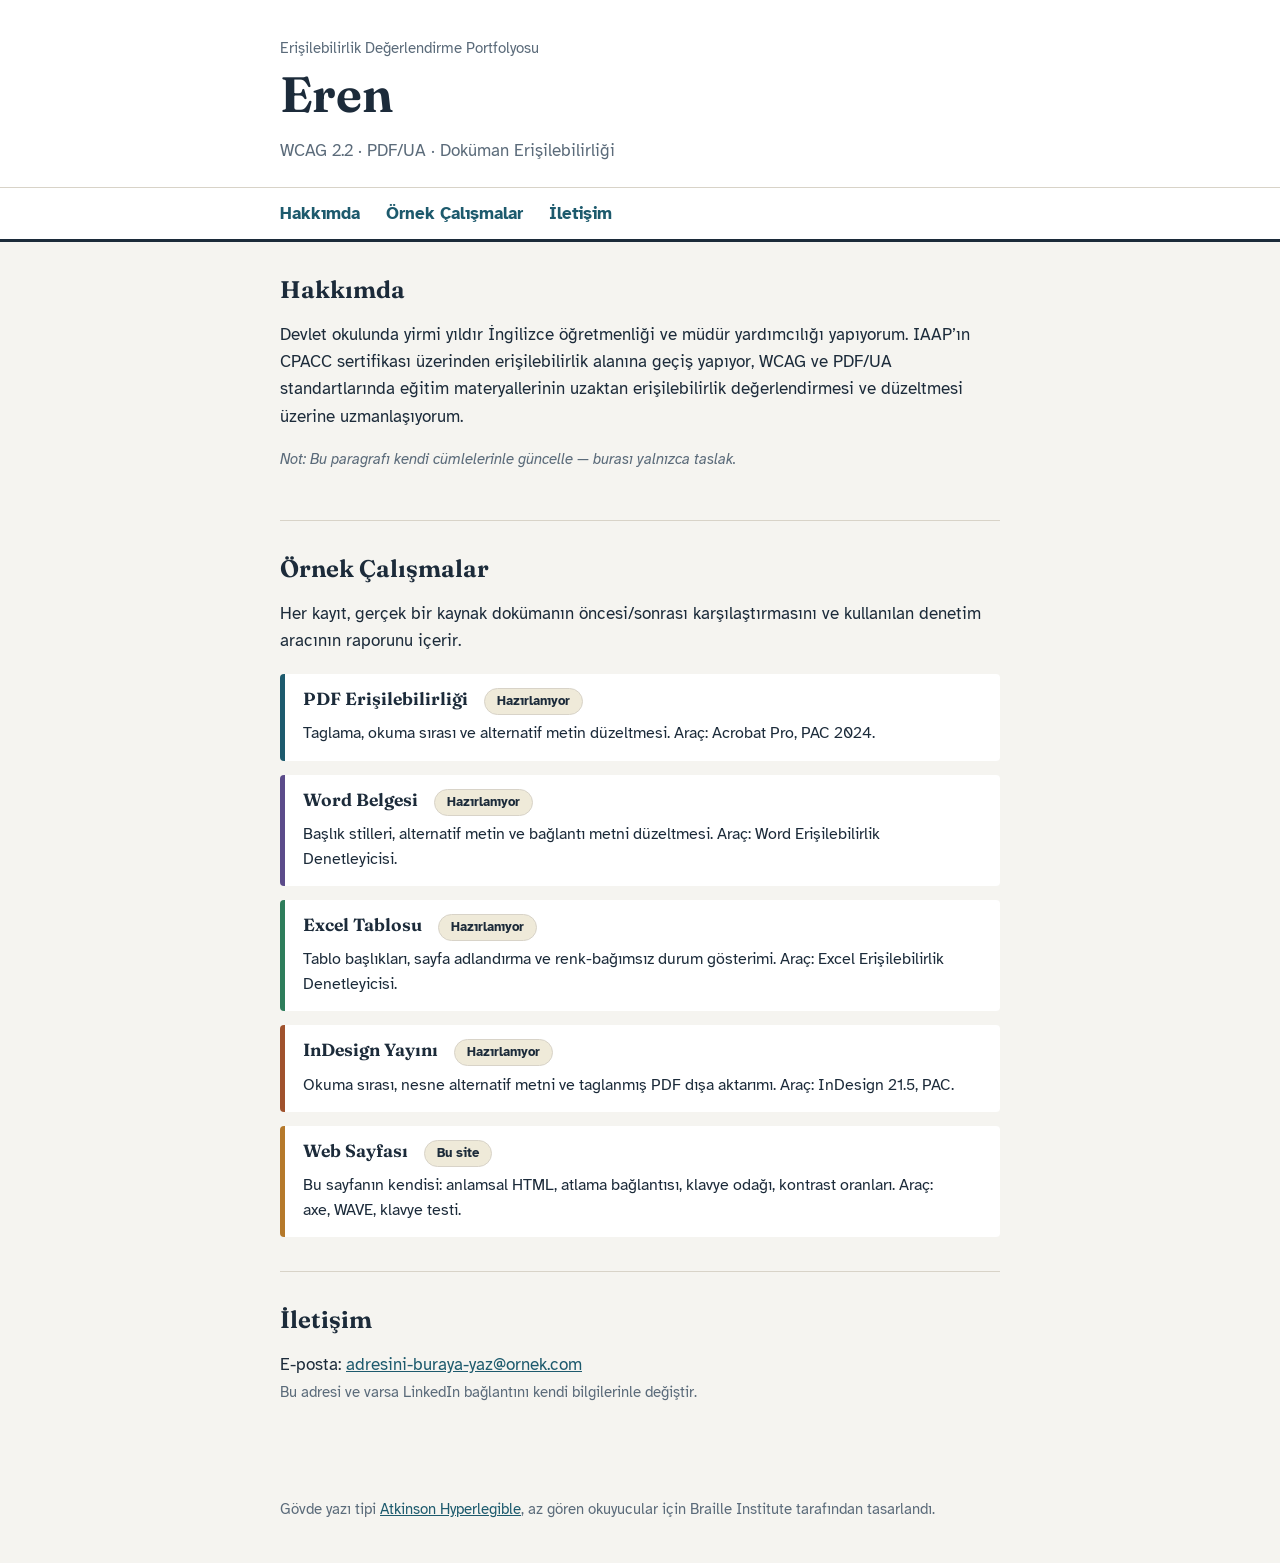
==== index.html @ 2e7173a8 "Add files via upload" ====
<!doctype html>
<html lang="tr">
<head>
<meta charset="utf-8">
<meta name="viewport" content="width=device-width, initial-scale=1">
<title>Eren — Erişilebilirlik Uzmanlığı Portfolyosu</title>
<meta name="description" content="WCAG, PDF/UA ve doküman erişilebilirliği üzerine çalışmalar. Öncesi/sonrası örnekler ve denetim raporları.">
<link rel="preconnect" href="https://fonts.googleapis.com">
<link rel="preconnect" href="https://fonts.gstatic.com" crossorigin>
<link href="https://fonts.googleapis.com/css2?family=Atkinson+Hyperlegible:ital,wght@0,400;0,700;1,400&family=Fraunces:opsz,wght@9..144,500;9..144,650&display=swap" rel="stylesheet">
<link rel="stylesheet" href="style.css">
</head>
<body>
<a class="skip" href="#icerik">İçeriğe geç</a>

<header class="masthead">
  <div class="wrap">
    <p class="kicker">Erişilebilirlik Değerlendirme Portfolyosu</p>
    <h1>Eren</h1>
    <p class="role">WCAG 2.2 · PDF/UA · Doküman Erişilebilirliği</p>
  </div>
  <nav class="nav" aria-label="Bölüm bağlantıları">
    <div class="wrap">
      <a href="#hakkimda">Hakkımda</a>
      <a href="#projeler">Örnek Çalışmalar</a>
      <a href="#iletisim">İletişim</a>
    </div>
  </nav>
</header>

<main id="icerik" class="wrap">

  <section id="hakkimda" aria-labelledby="h-hakkimda">
    <h2 id="h-hakkimda">Hakkımda</h2>
    <p>
      Devlet okulunda yirmi yıldır İngilizce öğretmenliği ve müdür
      yardımcılığı yapıyorum. IAAP’ın CPACC sertifikası üzerinden
      erişilebilirlik alanına geçiş yapıyor, WCAG ve PDF/UA
      standartlarında eğitim materyallerinin uzaktan erişilebilirlik
      değerlendirmesi ve düzeltmesi üzerine uzmanlaşıyorum.
    </p>
    <p class="muted">
      <em>Not: Bu paragrafı kendi cümlelerinle güncelle — burası yalnızca
      taslak.</em>
    </p>
  </section>

  <section id="projeler" aria-labelledby="h-projeler">
    <h2 id="h-projeler">Örnek Çalışmalar</h2>
    <p>
      Her kayıt, gerçek bir kaynak dokümanın öncesi/sonrası
      karşılaştırmasını ve kullanılan denetim aracının raporunu içerir.
    </p>

    <ul class="records">
      <li class="record" style="--tag:#1D5A6D">
        <div class="rhead">
          <h3>PDF Erişilebilirliği</h3>
          <span class="status">Hazırlanıyor</span>
        </div>
        <p>Taglama, okuma sırası ve alternatif metin düzeltmesi. Araç: Acrobat Pro, PAC 2024.</p>
      </li>
      <li class="record" style="--tag:#5B4B8A">
        <div class="rhead">
          <h3>Word Belgesi</h3>
          <span class="status">Hazırlanıyor</span>
        </div>
        <p>Başlık stilleri, alternatif metin ve bağlantı metni düzeltmesi. Araç: Word Erişilebilirlik Denetleyicisi.</p>
      </li>
      <li class="record" style="--tag:#2E7D5B">
        <div class="rhead">
          <h3>Excel Tablosu</h3>
          <span class="status">Hazırlanıyor</span>
        </div>
        <p>Tablo başlıkları, sayfa adlandırma ve renk-bağımsız durum gösterimi. Araç: Excel Erişilebilirlik Denetleyicisi.</p>
      </li>
      <li class="record" style="--tag:#A0522D">
        <div class="rhead">
          <h3>InDesign Yayını</h3>
          <span class="status">Hazırlanıyor</span>
        </div>
        <p>Okuma sırası, nesne alternatif metni ve taglanmış PDF dışa aktarımı. Araç: InDesign 21.5, PAC.</p>
      </li>
      <li class="record" style="--tag:#B5792B">
        <div class="rhead">
          <h3>Web Sayfası</h3>
          <span class="status">Bu site</span>
        </div>
        <p>Bu sayfanın kendisi: anlamsal HTML, atlama bağlantısı, klavye odağı, kontrast oranları. Araç: axe, WAVE, klavye testi.</p>
      </li>
    </ul>
  </section>

  <section id="iletisim" aria-labelledby="h-iletisim">
    <h2 id="h-iletisim">İletişim</h2>
    <p>
      E-posta: <a href="mailto:adresini-buraya-yaz@ornek.com">adresini-buraya-yaz@ornek.com</a>
      <br>
      <span class="muted">Bu adresi ve varsa LinkedIn bağlantını kendi bilgilerinle değiştir.</span>
    </p>
  </section>

</main>

<footer class="wrap">
  <p class="muted">
    Gövde yazı tipi
    <a href="https://brailleinstitute.org/freefont">Atkinson Hyperlegible</a>,
    az gören okuyucular için Braille Institute tarafından tasarlandı.
  </p>
</footer>

</body>
</html>
---- style.css ----
:root{
  --bg:#F5F4F0;
  --surface:#FFFFFF;
  --ink:#1C2B3A;
  --muted:#5B6B7A;
  --line:#D8D3C8;
  --accent:#1D5A6D;
  --focus:#1D5A6D;
}

*,*::before,*::after{box-sizing:border-box}

body{
  margin:0;
  background:var(--bg);
  color:var(--ink);
  font-family:"Atkinson Hyperlegible",system-ui,-apple-system,"Segoe UI",Arial,sans-serif;
  font-size:1.0625rem;
  line-height:1.6;
}

h1,h2,h3{
  font-family:"Fraunces",Georgia,"Times New Roman",serif;
  font-weight:650;
  line-height:1.15;
  margin:0 0 .3em;
}

.wrap{max-width:760px;margin:0 auto;padding-inline:20px}

a{color:var(--accent)}
a:hover{text-decoration-thickness:2px}
:focus-visible{outline:3px solid var(--focus);outline-offset:3px;border-radius:3px}

.skip{
  position:absolute;left:12px;top:-100px;
  background:var(--accent);color:#fff;
  padding:10px 16px;border-radius:6px;font-weight:700;z-index:10;
}
.skip:focus{top:12px}

.masthead{
  border-bottom:3px solid var(--ink);
  padding-top:36px;
  background:var(--surface);
}
.kicker{
  margin:0 0 .4em;
  font-size:.95rem;
  color:var(--muted);
}
.masthead h1{font-size:clamp(2.2rem,6vw,3.1rem)}
.role{margin:.2em 0 0;color:var(--muted);font-size:1.05rem}

.nav{border-top:1px solid var(--line);margin-top:22px}
.nav .wrap{display:flex;flex-wrap:wrap;gap:4px 26px;padding-block:12px}
.nav a{font-weight:700;text-decoration:none}
.nav a:hover{text-decoration:underline}

main section{padding-block:34px;border-bottom:1px solid var(--line)}
main section:last-child{border-bottom:0}
h2{font-size:1.5rem}
p{max-width:66ch}
.muted{color:var(--muted);font-size:.95rem}

.records{list-style:none;margin:20px 0 0;padding:0;display:grid;gap:14px}
.record{
  border-left:5px solid var(--tag,var(--accent));
  background:var(--surface);
  padding:14px 18px;
  border-radius:4px;
}
.rhead{display:flex;flex-wrap:wrap;align-items:baseline;gap:8px 16px}
.rhead h3{font-size:1.1rem;margin:0}
.record p{margin:.4em 0 0;font-size:.98rem}

.status{
  font-size:.82rem;
  font-weight:700;
  color:var(--ink);
  background:#EFEAD9;
  border:1px solid var(--line);
  border-radius:999px;
  padding:2px 12px;
}

footer{padding-block:26px}
footer p{max-width:66ch}

@media (prefers-reduced-motion:reduce){
  *{scroll-behavior:auto!important}
}
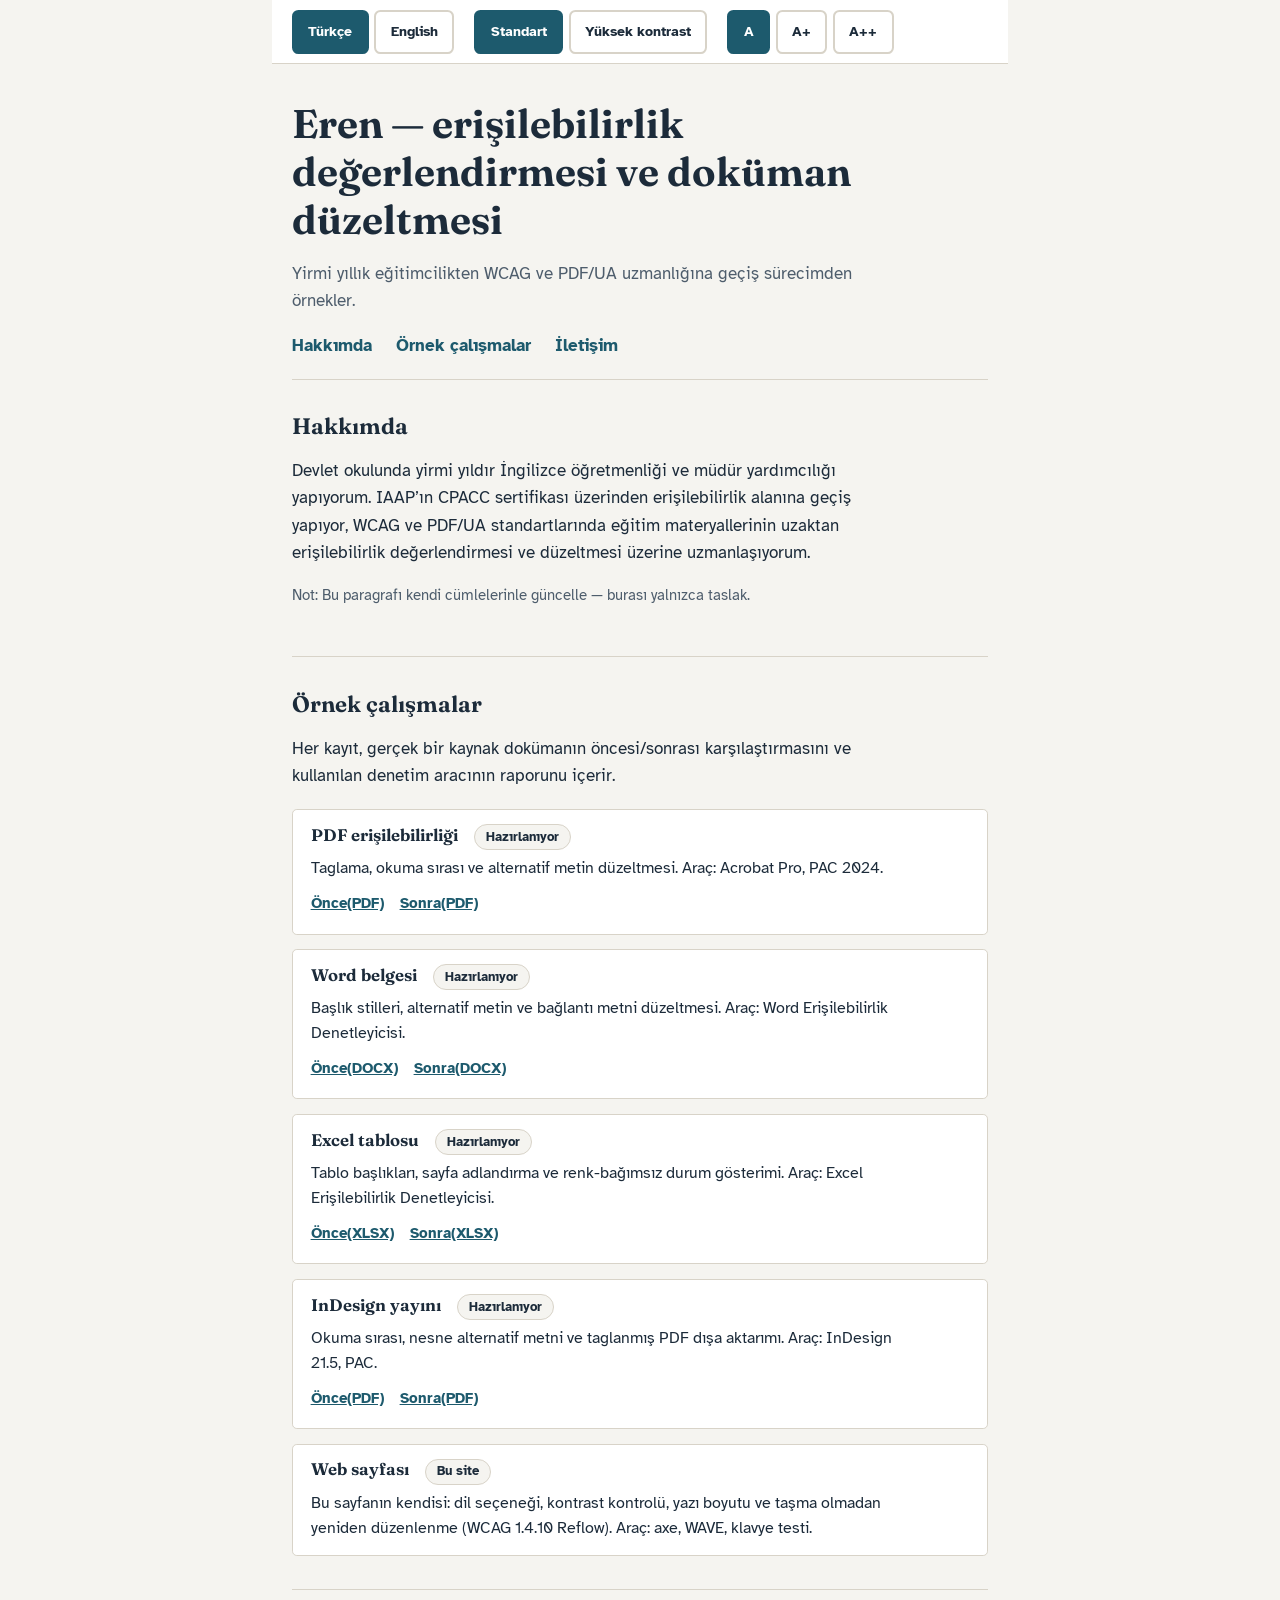
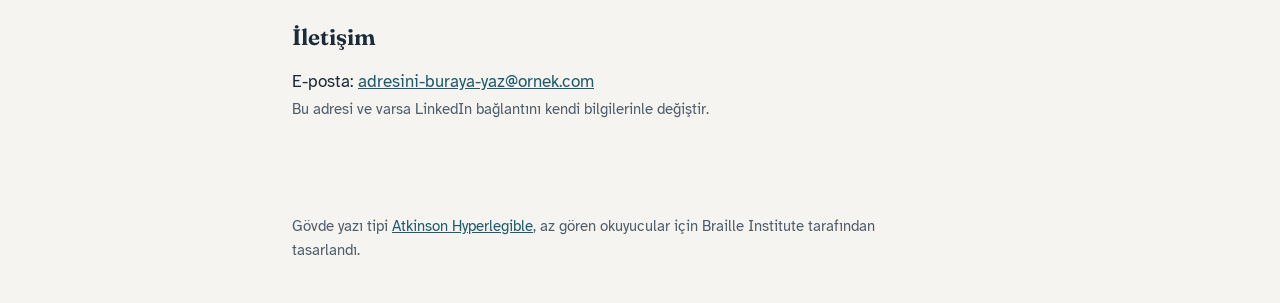
==== commit ea034985: "Add files via upload" ====
--- a/index.html
+++ b/index.html
@@ -3,112 +3,109 @@
 <head>
 <meta charset="utf-8">
 <meta name="viewport" content="width=device-width, initial-scale=1">
-<title>Eren — Erişilebilirlik Uzmanlığı Portfolyosu</title>
-<meta name="description" content="WCAG, PDF/UA ve doküman erişilebilirliği üzerine çalışmalar. Öncesi/sonrası örnekler ve denetim raporları.">
+<title data-i18n="meta.title">Eren — Erişilebilirlik Portfolyosu</title>
+<meta name="description" content="WCAG, PDF/UA ve doküman erişilebilirliği üzerine öncesi/sonrası örnekler.">
 <link rel="preconnect" href="https://fonts.googleapis.com">
 <link rel="preconnect" href="https://fonts.gstatic.com" crossorigin>
 <link href="https://fonts.googleapis.com/css2?family=Atkinson+Hyperlegible:ital,wght@0,400;0,700;1,400&family=Fraunces:opsz,wght@9..144,500;9..144,650&display=swap" rel="stylesheet">
 <link rel="stylesheet" href="style.css">
 </head>
 <body>
-<a class="skip" href="#icerik">İçeriğe geç</a>
+<a class="skip" href="#icerik" data-i18n="skip">İçeriğe geç</a>
 
-<header class="masthead">
-  <div class="wrap">
-    <p class="kicker">Erişilebilirlik Değerlendirme Portfolyosu</p>
-    <h1>Eren</h1>
-    <p class="role">WCAG 2.2 · PDF/UA · Doküman Erişilebilirliği</p>
+<div class="toolbar wrap" role="region" aria-label="Okuma tercihleri">
+  <div class="tgroup" role="group" aria-label="Dil">
+    <button type="button" class="tbtn" data-lang="tr" aria-pressed="true">Türkçe</button>
+    <button type="button" class="tbtn" data-lang="en" aria-pressed="false">English</button>
   </div>
-  <nav class="nav" aria-label="Bölüm bağlantıları">
-    <div class="wrap">
-      <a href="#hakkimda">Hakkımda</a>
-      <a href="#projeler">Örnek Çalışmalar</a>
-      <a href="#iletisim">İletişim</a>
-    </div>
+  <div class="tgroup" role="group" aria-label="Kontrast" data-i18n-label="toolbar.contrastGroup">
+    <button type="button" class="tbtn" data-contrast="normal" aria-pressed="true" data-i18n="toolbar.contrastNormal">Standart</button>
+    <button type="button" class="tbtn" data-contrast="high" aria-pressed="false" data-i18n="toolbar.contrastHigh">Yüksek kontrast</button>
+  </div>
+  <div class="tgroup" role="group" aria-label="Yazı boyutu" data-i18n-label="toolbar.sizeGroup">
+    <button type="button" class="tbtn tsize" data-scale="100" aria-pressed="true">A</button>
+    <button type="button" class="tbtn tsize" data-scale="115" aria-pressed="false">A+</button>
+    <button type="button" class="tbtn tsize" data-scale="130" aria-pressed="false">A++</button>
+  </div>
+</div>
+
+<header class="intro wrap">
+  <h1 data-i18n="h1">Eren — erişilebilirlik değerlendirmesi ve doküman düzeltmesi</h1>
+  <p class="role" data-i18n="role">Yirmi yıllık eğitimcilikten WCAG ve PDF/UA uzmanlığına geçiş sürecimden örnekler.</p>
+  <nav aria-label="Bölümler">
+    <a href="#hakkimda" data-i18n="nav.about">Hakkımda</a>
+    <a href="#projeler" data-i18n="nav.projects">Örnek çalışmalar</a>
+    <a href="#iletisim" data-i18n="nav.contact">İletişim</a>
   </nav>
 </header>
 
 <main id="icerik" class="wrap">
 
   <section id="hakkimda" aria-labelledby="h-hakkimda">
-    <h2 id="h-hakkimda">Hakkımda</h2>
-    <p>
-      Devlet okulunda yirmi yıldır İngilizce öğretmenliği ve müdür
-      yardımcılığı yapıyorum. IAAP’ın CPACC sertifikası üzerinden
-      erişilebilirlik alanına geçiş yapıyor, WCAG ve PDF/UA
-      standartlarında eğitim materyallerinin uzaktan erişilebilirlik
-      değerlendirmesi ve düzeltmesi üzerine uzmanlaşıyorum.
-    </p>
-    <p class="muted">
-      <em>Not: Bu paragrafı kendi cümlelerinle güncelle — burası yalnızca
-      taslak.</em>
-    </p>
+    <h2 id="h-hakkimda" data-i18n="about.h">Hakkımda</h2>
+    <p data-i18n="about.p1">Devlet okulunda yirmi yıldır İngilizce öğretmenliği ve müdür yardımcılığı yapıyorum. IAAP’ın CPACC sertifikası üzerinden erişilebilirlik alanına geçiş yapıyor, WCAG ve PDF/UA standartlarında eğitim materyallerinin uzaktan erişilebilirlik değerlendirmesi ve düzeltmesi üzerine uzmanlaşıyorum.</p>
+    <p class="muted" data-i18n="about.note">Not: Bu paragrafı kendi cümlelerinle güncelle — burası yalnızca taslak.</p>
   </section>
 
   <section id="projeler" aria-labelledby="h-projeler">
-    <h2 id="h-projeler">Örnek Çalışmalar</h2>
-    <p>
-      Her kayıt, gerçek bir kaynak dokümanın öncesi/sonrası
-      karşılaştırmasını ve kullanılan denetim aracının raporunu içerir.
-    </p>
+    <h2 id="h-projeler" data-i18n="proj.h">Örnek çalışmalar</h2>
+    <p data-i18n="proj.p">Her kayıt, gerçek bir kaynak dokümanın öncesi/sonrası karşılaştırmasını ve kullanılan denetim aracının raporunu içerir.</p>
 
     <ul class="records">
-      <li class="record" style="--tag:#1D5A6D">
+      <li class="record">
         <div class="rhead">
-          <h3>PDF Erişilebilirliği</h3>
-          <span class="status">Hazırlanıyor</span>
+          <h3 data-i18n="proj.pdf.h">PDF erişilebilirliği</h3>
+          <span class="status" data-i18n="proj.status.pending">Hazırlanıyor</span>
         </div>
-        <p>Taglama, okuma sırası ve alternatif metin düzeltmesi. Araç: Acrobat Pro, PAC 2024.</p>
+        <p data-i18n="proj.pdf.p">Taglama, okuma sırası ve alternatif metin düzeltmesi. Araç: Acrobat Pro, PAC 2024.</p>
+        <p class="files"><a href="files/pdf-once.pdf"><span data-i18n="link.before">Önce</span> (PDF)</a><a href="files/pdf-sonra.pdf"><span data-i18n="link.after">Sonra</span> (PDF)</a></p>
       </li>
-      <li class="record" style="--tag:#5B4B8A">
+      <li class="record">
         <div class="rhead">
-          <h3>Word Belgesi</h3>
-          <span class="status">Hazırlanıyor</span>
+          <h3 data-i18n="proj.word.h">Word belgesi</h3>
+          <span class="status" data-i18n="proj.status.pending">Hazırlanıyor</span>
         </div>
-        <p>Başlık stilleri, alternatif metin ve bağlantı metni düzeltmesi. Araç: Word Erişilebilirlik Denetleyicisi.</p>
+        <p data-i18n="proj.word.p">Başlık stilleri, alternatif metin ve bağlantı metni düzeltmesi. Araç: Word Erişilebilirlik Denetleyicisi.</p>
+        <p class="files"><a href="files/word-once.docx"><span data-i18n="link.before">Önce</span> (DOCX)</a><a href="files/word-sonra.docx"><span data-i18n="link.after">Sonra</span> (DOCX)</a></p>
       </li>
-      <li class="record" style="--tag:#2E7D5B">
+      <li class="record">
         <div class="rhead">
-          <h3>Excel Tablosu</h3>
-          <span class="status">Hazırlanıyor</span>
+          <h3 data-i18n="proj.excel.h">Excel tablosu</h3>
+          <span class="status" data-i18n="proj.status.pending">Hazırlanıyor</span>
         </div>
-        <p>Tablo başlıkları, sayfa adlandırma ve renk-bağımsız durum gösterimi. Araç: Excel Erişilebilirlik Denetleyicisi.</p>
+        <p data-i18n="proj.excel.p">Tablo başlıkları, sayfa adlandırma ve renk-bağımsız durum gösterimi. Araç: Excel Erişilebilirlik Denetleyicisi.</p>
+        <p class="files"><a href="files/excel-once.xlsx"><span data-i18n="link.before">Önce</span> (XLSX)</a><a href="files/excel-sonra.xlsx"><span data-i18n="link.after">Sonra</span> (XLSX)</a></p>
       </li>
-      <li class="record" style="--tag:#A0522D">
+      <li class="record">
         <div class="rhead">
-          <h3>InDesign Yayını</h3>
-          <span class="status">Hazırlanıyor</span>
+          <h3 data-i18n="proj.id.h">InDesign yayını</h3>
+          <span class="status" data-i18n="proj.status.pending">Hazırlanıyor</span>
         </div>
-        <p>Okuma sırası, nesne alternatif metni ve taglanmış PDF dışa aktarımı. Araç: InDesign 21.5, PAC.</p>
+        <p data-i18n="proj.id.p">Okuma sırası, nesne alternatif metni ve taglanmış PDF dışa aktarımı. Araç: InDesign 21.5, PAC.</p>
+        <p class="files"><a href="files/indesign-once.pdf"><span data-i18n="link.before">Önce</span> (PDF)</a><a href="files/indesign-sonra.pdf"><span data-i18n="link.after">Sonra</span> (PDF)</a></p>
       </li>
-      <li class="record" style="--tag:#B5792B">
+      <li class="record">
         <div class="rhead">
-          <h3>Web Sayfası</h3>
-          <span class="status">Bu site</span>
+          <h3 data-i18n="proj.web.h">Web sayfası</h3>
+          <span class="status" data-i18n="proj.status.live">Bu site</span>
         </div>
-        <p>Bu sayfanın kendisi: anlamsal HTML, atlama bağlantısı, klavye odağı, kontrast oranları. Araç: axe, WAVE, klavye testi.</p>
+        <p data-i18n="proj.web.p">Bu sayfanın kendisi: dil seçeneği, kontrast kontrolü, yazı boyutu ve taşma olmadan yeniden düzenlenme (WCAG 1.4.10 Reflow). Araç: axe, WAVE, klavye testi.</p>
       </li>
     </ul>
   </section>
 
   <section id="iletisim" aria-labelledby="h-iletisim">
-    <h2 id="h-iletisim">İletişim</h2>
-    <p>
-      E-posta: <a href="mailto:adresini-buraya-yaz@ornek.com">adresini-buraya-yaz@ornek.com</a>
-      <br>
-      <span class="muted">Bu adresi ve varsa LinkedIn bağlantını kendi bilgilerinle değiştir.</span>
-    </p>
+    <h2 id="h-iletisim" data-i18n="contact.h">İletişim</h2>
+    <p><span data-i18n="contact.p">E-posta:</span> <a href="mailto:adresini-buraya-yaz@ornek.com">adresini-buraya-yaz@ornek.com</a><br>
+    <span class="muted" data-i18n="contact.note">Bu adresi ve varsa LinkedIn bağlantını kendi bilgilerinle değiştir.</span></p>
   </section>
 
 </main>
 
 <footer class="wrap">
-  <p class="muted">
-    Gövde yazı tipi
-    <a href="https://brailleinstitute.org/freefont">Atkinson Hyperlegible</a>,
-    az gören okuyucular için Braille Institute tarafından tasarlandı.
-  </p>
+  <p class="muted"><span data-i18n="footer.p1">Gövde yazı tipi</span> <a href="https://brailleinstitute.org/freefont">Atkinson Hyperlegible</a>, <span data-i18n="footer.p2">az gören okuyucular için Braille Institute tarafından tasarlandı.</span></p>
 </footer>
 
+<script src="app.js"></script>
 </body>
 </html>
--- a/style.css
+++ b/style.css
@@ -2,14 +2,25 @@
   --bg:#F5F4F0;
   --surface:#FFFFFF;
   --ink:#1C2B3A;
-  --muted:#5B6B7A;
+  --muted:#4E5D6C;
   --line:#D8D3C8;
   --accent:#1D5A6D;
+  --accent-ink:#FFFFFF;
   --focus:#1D5A6D;
+}
+:root[data-contrast="high"]{
+  --bg:#FFFFFF;
+  --surface:#FFFFFF;
+  --ink:#000000;
+  --muted:#000000;
+  --line:#000000;
+  --accent:#00405A;
+  --accent-ink:#FFFFFF;
+  --focus:#000000;
 }
 
 *,*::before,*::after{box-sizing:border-box}
-
+html{font-size:100%}
 body{
   margin:0;
   background:var(--bg);
@@ -18,75 +29,66 @@
   font-size:1.0625rem;
   line-height:1.6;
 }
-
 h1,h2,h3{
   font-family:"Fraunces",Georgia,"Times New Roman",serif;
   font-weight:650;
-  line-height:1.15;
+  line-height:1.2;
   margin:0 0 .3em;
 }
 
-.wrap{max-width:760px;margin:0 auto;padding-inline:20px}
+/* reflow: everything in rem/ch/%, nothing fixed-px wide, wraps instead of scrolling */
+.wrap{max-width:46rem;margin:0 auto;padding-inline:min(5vw,1.25rem)}
+img,svg{max-width:100%}
+* {overflow-wrap:break-word}
 
 a{color:var(--accent)}
-a:hover{text-decoration-thickness:2px}
-:focus-visible{outline:3px solid var(--focus);outline-offset:3px;border-radius:3px}
+a:hover{text-decoration-thickness:.15em}
+:focus-visible{outline:.2rem solid var(--focus);outline-offset:.2rem;border-radius:.2rem}
 
-.skip{
-  position:absolute;left:12px;top:-100px;
-  background:var(--accent);color:#fff;
-  padding:10px 16px;border-radius:6px;font-weight:700;z-index:10;
-}
-.skip:focus{top:12px}
+.skip{position:absolute;left:.75rem;top:-6rem;background:var(--accent);color:var(--accent-ink);padding:.6rem 1rem;border-radius:.4rem;font-weight:700;z-index:20}
+.skip:focus{top:.75rem}
 
-.masthead{
-  border-bottom:3px solid var(--ink);
-  padding-top:36px;
+/* reading-preferences toolbar */
+.toolbar{
+  display:flex;flex-wrap:wrap;gap:.5rem 1.25rem;
+  padding-block:.6rem;
+  border-bottom:1px solid var(--line);
   background:var(--surface);
 }
-.kicker{
-  margin:0 0 .4em;
-  font-size:.95rem;
-  color:var(--muted);
+.tgroup{display:flex;flex-wrap:wrap;gap:.35rem}
+.tbtn{
+  min-height:2.75rem;padding:0 .9rem;
+  font:inherit;font-size:.9rem;font-weight:700;
+  background:var(--surface);color:var(--ink);
+  border:2px solid var(--line);border-radius:.4rem;
+  cursor:pointer;
 }
-.masthead h1{font-size:clamp(2.2rem,6vw,3.1rem)}
-.role{margin:.2em 0 0;color:var(--muted);font-size:1.05rem}
+.tbtn[aria-pressed="true"]{background:var(--accent);border-color:var(--accent);color:var(--accent-ink)}
+.tbtn:hover{border-color:var(--accent)}
 
-.nav{border-top:1px solid var(--line);margin-top:22px}
-.nav .wrap{display:flex;flex-wrap:wrap;gap:4px 26px;padding-block:12px}
-.nav a{font-weight:700;text-decoration:none}
-.nav a:hover{text-decoration:underline}
+.intro{padding-block:2.25rem 1.25rem}
+.intro h1{font-size:clamp(1.7rem,4.5vw,2.5rem)}
+.role{color:var(--muted);font-size:1.05rem;max-width:38rem}
+.intro nav{display:flex;flex-wrap:wrap;gap:.3rem 1.5rem;margin-top:1rem}
+.intro nav a{font-weight:700;text-decoration:none}
+.intro nav a:hover{text-decoration:underline}
 
-main section{padding-block:34px;border-bottom:1px solid var(--line)}
-main section:last-child{border-bottom:0}
-h2{font-size:1.5rem}
-p{max-width:66ch}
+main section{padding-block:2.1rem;border-top:1px solid var(--line)}
+h2{font-size:1.4rem}
+p{max-width:38rem}
 .muted{color:var(--muted);font-size:.95rem}
 
-.records{list-style:none;margin:20px 0 0;padding:0;display:grid;gap:14px}
-.record{
-  border-left:5px solid var(--tag,var(--accent));
-  background:var(--surface);
-  padding:14px 18px;
-  border-radius:4px;
-}
-.rhead{display:flex;flex-wrap:wrap;align-items:baseline;gap:8px 16px}
-.rhead h3{font-size:1.1rem;margin:0}
-.record p{margin:.4em 0 0;font-size:.98rem}
+.records{list-style:none;margin:1.25rem 0 0;padding:0;display:grid;gap:.9rem}
+.record{border:1px solid var(--line);background:var(--surface);padding:.9rem 1.1rem;border-radius:.3rem}
+.rhead{display:flex;flex-wrap:wrap;align-items:baseline;gap:.4rem 1rem}
+.rhead h3{font-size:1.05rem;margin:0}
+.record p{margin:.4em 0 0;font-size:.97rem}
 
-.status{
-  font-size:.82rem;
-  font-weight:700;
-  color:var(--ink);
-  background:#EFEAD9;
-  border:1px solid var(--line);
-  border-radius:999px;
-  padding:2px 12px;
-}
+.status{font-size:.8rem;font-weight:700;color:var(--ink);background:var(--bg);border:1px solid var(--line);border-radius:999px;padding:.1rem .7rem}
 
-footer{padding-block:26px}
-footer p{max-width:66ch}
+.files{display:flex;flex-wrap:wrap;gap:.3rem 1rem;margin-top:.6rem}
+.files a{font-weight:700;font-size:.95rem;min-height:2rem;display:inline-flex;align-items:center}
 
-@media (prefers-reduced-motion:reduce){
-  *{scroll-behavior:auto!important}
-}
+footer{padding-block:1.6rem}
+
+@media (prefers-reduced-motion:reduce){*{scroll-behavior:auto!important}}
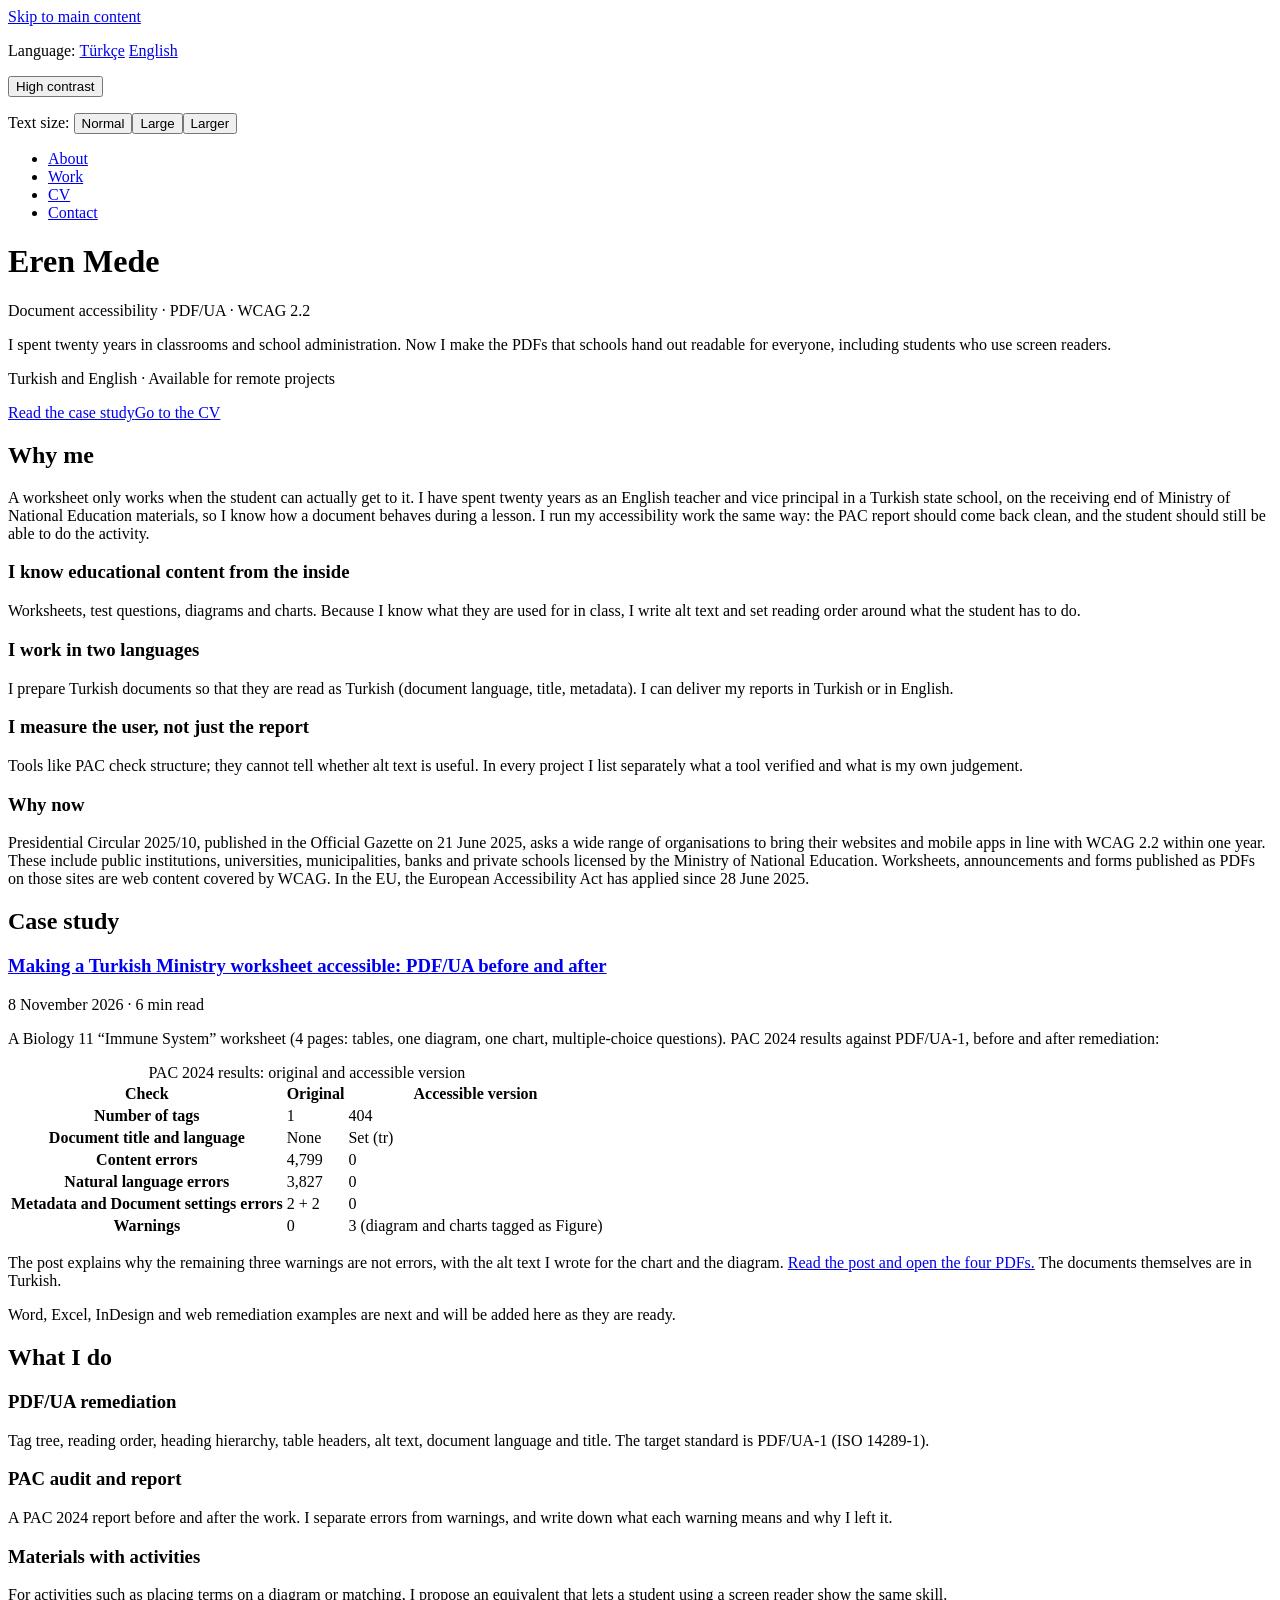
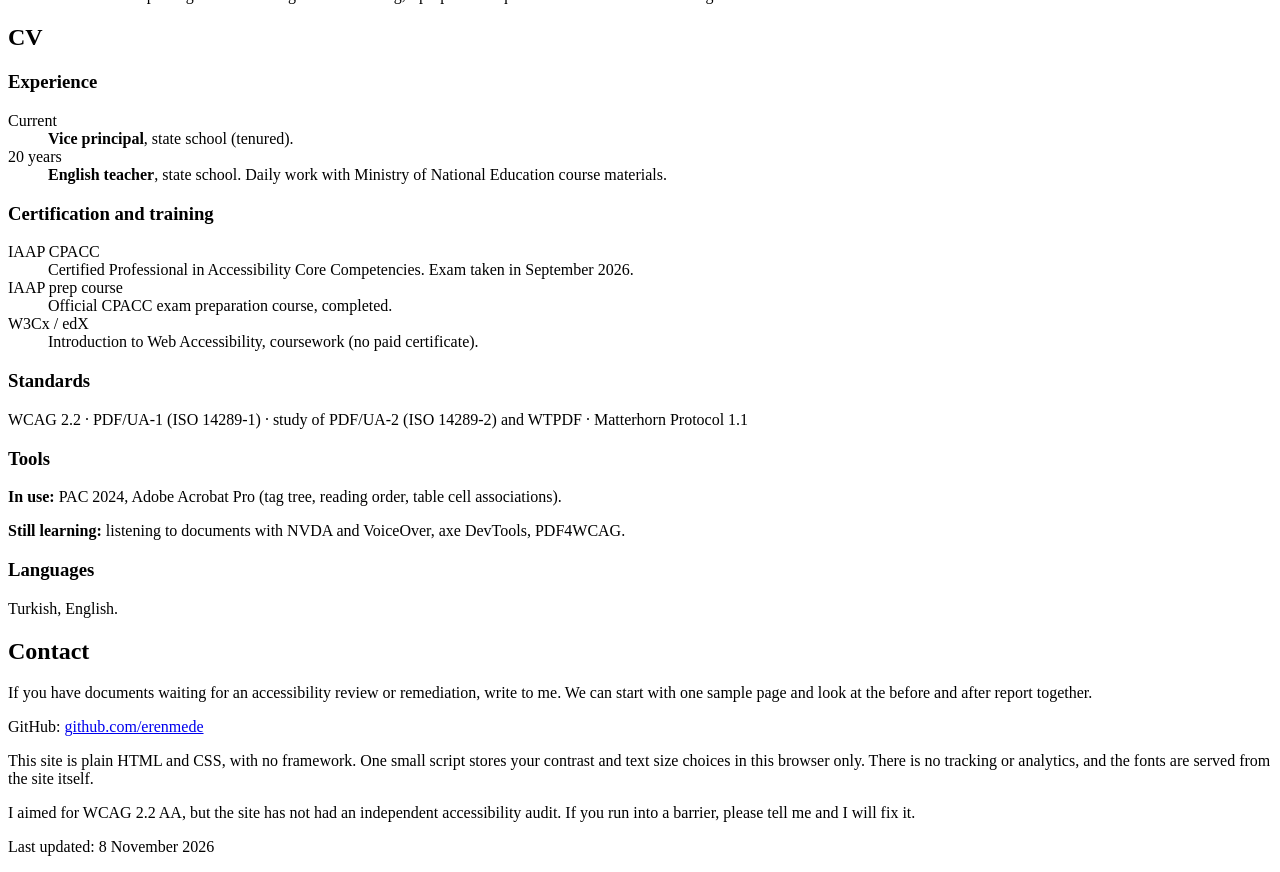
==== commit c527d52b: "Add files via upload" ====
--- a/index.html
+++ b/index.html
@@ -1,111 +1,140 @@
 <!doctype html>
-<html lang="tr">
+<html lang="en" data-contrast="normal" data-size="100">
 <head>
 <meta charset="utf-8">
 <meta name="viewport" content="width=device-width, initial-scale=1">
-<title data-i18n="meta.title">Eren — Erişilebilirlik Portfolyosu</title>
-<meta name="description" content="WCAG, PDF/UA ve doküman erişilebilirliği üzerine öncesi/sonrası örnekler.">
-<link rel="preconnect" href="https://fonts.googleapis.com">
-<link rel="preconnect" href="https://fonts.gstatic.com" crossorigin>
-<link href="https://fonts.googleapis.com/css2?family=Atkinson+Hyperlegible:ital,wght@0,400;0,700;1,400&family=Fraunces:opsz,wght@9..144,500;9..144,650&display=swap" rel="stylesheet">
-<link rel="stylesheet" href="style.css">
+<title>Eren Mede — Document accessibility for educational materials</title>
+<meta name="description" content="PDF/UA and WCAG 2.2 work. Twenty years as an English teacher and school administrator in Turkey; now making school documents readable for everyone, including screen reader users.">
+<link rel="canonical" href="https://erenmede.github.io/en/">
+<link rel="alternate" hreflang="tr" href="https://erenmede.github.io/">
+<link rel="alternate" hreflang="en" href="https://erenmede.github.io/en/">
+<link rel="alternate" hreflang="x-default" href="https://erenmede.github.io/">
+<meta name="color-scheme" content="light dark">
+<link rel="stylesheet" href="../assets/site.css">
+<script src="../assets/site.js"></script>
 </head>
 <body>
-<a class="skip" href="#icerik" data-i18n="skip">İçeriğe geç</a>
-
-<div class="toolbar wrap" role="region" aria-label="Okuma tercihleri">
-  <div class="tgroup" role="group" aria-label="Dil">
-    <button type="button" class="tbtn" data-lang="tr" aria-pressed="true">Türkçe</button>
-    <button type="button" class="tbtn" data-lang="en" aria-pressed="false">English</button>
-  </div>
-  <div class="tgroup" role="group" aria-label="Kontrast" data-i18n-label="toolbar.contrastGroup">
-    <button type="button" class="tbtn" data-contrast="normal" aria-pressed="true" data-i18n="toolbar.contrastNormal">Standart</button>
-    <button type="button" class="tbtn" data-contrast="high" aria-pressed="false" data-i18n="toolbar.contrastHigh">Yüksek kontrast</button>
-  </div>
-  <div class="tgroup" role="group" aria-label="Yazı boyutu" data-i18n-label="toolbar.sizeGroup">
-    <button type="button" class="tbtn tsize" data-scale="100" aria-pressed="true">A</button>
-    <button type="button" class="tbtn tsize" data-scale="115" aria-pressed="false">A+</button>
-    <button type="button" class="tbtn tsize" data-scale="130" aria-pressed="false">A++</button>
+<a class="skip" href="#icerik">Skip to main content</a>
+<div class="prefs" role="region" aria-label="Display preferences">
+  <div class="wrap prefs-row">
+    <p class="pref"><span class="pref-label" id="lbl-lang">Language:</span>
+      <a lang="tr" hreflang="tr" href="../index.html">Türkçe</a>
+      <a lang="en" hreflang="en" href="index.html" aria-current="true">English</a></p>
+    <p class="pref js-only"><button type="button" id="contrast-toggle" aria-pressed="false">High contrast</button></p>
+    <div class="pref js-only" role="group" aria-labelledby="lbl-size"><span class="pref-label" id="lbl-size">Text size:</span>
+      <span class="btn-row"><button type="button" data-size-btn="100" aria-pressed="true">Normal</button><button type="button" data-size-btn="115" aria-pressed="false">Large</button><button type="button" data-size-btn="130" aria-pressed="false">Larger</button></span></div>
   </div>
 </div>
-
-<header class="intro wrap">
-  <h1 data-i18n="h1">Eren — erişilebilirlik değerlendirmesi ve doküman düzeltmesi</h1>
-  <p class="role" data-i18n="role">Yirmi yıllık eğitimcilikten WCAG ve PDF/UA uzmanlığına geçiş sürecimden örnekler.</p>
-  <nav aria-label="Bölümler">
-    <a href="#hakkimda" data-i18n="nav.about">Hakkımda</a>
-    <a href="#projeler" data-i18n="nav.projects">Örnek çalışmalar</a>
-    <a href="#iletisim" data-i18n="nav.contact">İletişim</a>
-  </nav>
+<header class="masthead">
+  <div class="wrap"><nav aria-label="Main menu"><ul><li><a href="#hakkimda">About</a></li><li><a href="#calisma">Work</a></li><li><a href="#ozgecmis">CV</a></li><li><a href="#iletisim">Contact</a></li></ul></nav></div>
 </header>
-
-<main id="icerik" class="wrap">
-
-  <section id="hakkimda" aria-labelledby="h-hakkimda">
-    <h2 id="h-hakkimda" data-i18n="about.h">Hakkımda</h2>
-    <p data-i18n="about.p1">Devlet okulunda yirmi yıldır İngilizce öğretmenliği ve müdür yardımcılığı yapıyorum. IAAP’ın CPACC sertifikası üzerinden erişilebilirlik alanına geçiş yapıyor, WCAG ve PDF/UA standartlarında eğitim materyallerinin uzaktan erişilebilirlik değerlendirmesi ve düzeltmesi üzerine uzmanlaşıyorum.</p>
-    <p class="muted" data-i18n="about.note">Not: Bu paragrafı kendi cümlelerinle güncelle — burası yalnızca taslak.</p>
+<main id="icerik" tabindex="-1">
+  <div class="wrap">
+    <div class="hero">
+      <h1>Eren Mede</h1>
+      <p class="role">Document accessibility · PDF/UA · WCAG 2.2</p>
+      <p class="lead">I spent twenty years in classrooms and school administration. Now I make the PDFs that schools hand out readable for everyone, including students who use screen readers.</p>
+      <p class="meta-line">Turkish and English · Available for remote projects</p>
+      <p class="cta"><a href="#calisma">Read the case study</a><a href="#ozgecmis">Go to the CV</a></p>
+    </div>
+  
+  <section class="sec" id="hakkimda" aria-labelledby="hakkimda-h">
+    <h2 id="hakkimda-h">Why me</h2>
+    <div>
+      <p>A worksheet only works when the student can actually get to it. I have spent twenty years as an English teacher and vice principal in a Turkish state school, on the receiving end of Ministry of National Education materials, so I know how a document behaves during a lesson. I run my accessibility work the same way: the PAC report should come back clean, and the student should still be able to do the activity.</p>
+      <h3>I know educational content from the inside</h3>
+      <p>Worksheets, test questions, diagrams and charts. Because I know what they are used for in class, I write alt text and set reading order around what the student has to do.</p>
+      <h3>I work in two languages</h3>
+      <p>I prepare Turkish documents so that they are read as Turkish (document language, title, metadata). I can deliver my reports in Turkish or in English.</p>
+      <h3>I measure the user, not just the report</h3>
+      <p>Tools like PAC check structure; they cannot tell whether alt text is useful. In every project I list separately what a tool verified and what is my own judgement.</p>
+      <h3>Why now</h3>
+      <p>Presidential Circular 2025/10, published in the Official Gazette on 21 June 2025, asks a wide range of organisations to bring their websites and mobile apps in line with WCAG 2.2 within one year. These include public institutions, universities, municipalities, banks and private schools licensed by the Ministry of National Education. Worksheets, announcements and forms published as PDFs on those sites are web content covered by WCAG. In the EU, the European Accessibility Act has applied since 28 June 2025.</p>
+  </div>
   </section>
-
-  <section id="projeler" aria-labelledby="h-projeler">
-    <h2 id="h-projeler" data-i18n="proj.h">Örnek çalışmalar</h2>
-    <p data-i18n="proj.p">Her kayıt, gerçek bir kaynak dokümanın öncesi/sonrası karşılaştırmasını ve kullanılan denetim aracının raporunu içerir.</p>
-
-    <ul class="records">
-      <li class="record">
-        <div class="rhead">
-          <h3 data-i18n="proj.pdf.h">PDF erişilebilirliği</h3>
-          <span class="status" data-i18n="proj.status.pending">Hazırlanıyor</span>
-        </div>
-        <p data-i18n="proj.pdf.p">Taglama, okuma sırası ve alternatif metin düzeltmesi. Araç: Acrobat Pro, PAC 2024.</p>
-        <p class="files"><a href="files/pdf-once.pdf"><span data-i18n="link.before">Önce</span> (PDF)</a><a href="files/pdf-sonra.pdf"><span data-i18n="link.after">Sonra</span> (PDF)</a></p>
-      </li>
-      <li class="record">
-        <div class="rhead">
-          <h3 data-i18n="proj.word.h">Word belgesi</h3>
-          <span class="status" data-i18n="proj.status.pending">Hazırlanıyor</span>
-        </div>
-        <p data-i18n="proj.word.p">Başlık stilleri, alternatif metin ve bağlantı metni düzeltmesi. Araç: Word Erişilebilirlik Denetleyicisi.</p>
-        <p class="files"><a href="files/word-once.docx"><span data-i18n="link.before">Önce</span> (DOCX)</a><a href="files/word-sonra.docx"><span data-i18n="link.after">Sonra</span> (DOCX)</a></p>
-      </li>
-      <li class="record">
-        <div class="rhead">
-          <h3 data-i18n="proj.excel.h">Excel tablosu</h3>
-          <span class="status" data-i18n="proj.status.pending">Hazırlanıyor</span>
-        </div>
-        <p data-i18n="proj.excel.p">Tablo başlıkları, sayfa adlandırma ve renk-bağımsız durum gösterimi. Araç: Excel Erişilebilirlik Denetleyicisi.</p>
-        <p class="files"><a href="files/excel-once.xlsx"><span data-i18n="link.before">Önce</span> (XLSX)</a><a href="files/excel-sonra.xlsx"><span data-i18n="link.after">Sonra</span> (XLSX)</a></p>
-      </li>
-      <li class="record">
-        <div class="rhead">
-          <h3 data-i18n="proj.id.h">InDesign yayını</h3>
-          <span class="status" data-i18n="proj.status.pending">Hazırlanıyor</span>
-        </div>
-        <p data-i18n="proj.id.p">Okuma sırası, nesne alternatif metni ve taglanmış PDF dışa aktarımı. Araç: InDesign 21.5, PAC.</p>
-        <p class="files"><a href="files/indesign-once.pdf"><span data-i18n="link.before">Önce</span> (PDF)</a><a href="files/indesign-sonra.pdf"><span data-i18n="link.after">Sonra</span> (PDF)</a></p>
-      </li>
-      <li class="record">
-        <div class="rhead">
-          <h3 data-i18n="proj.web.h">Web sayfası</h3>
-          <span class="status" data-i18n="proj.status.live">Bu site</span>
-        </div>
-        <p data-i18n="proj.web.p">Bu sayfanın kendisi: dil seçeneği, kontrast kontrolü, yazı boyutu ve taşma olmadan yeniden düzenlenme (WCAG 1.4.10 Reflow). Araç: axe, WAVE, klavye testi.</p>
-      </li>
-    </ul>
+  
+  <section class="sec" id="calisma" aria-labelledby="calisma-h">
+    <h2 id="calisma-h">Case study</h2>
+    <div>
+      <h3 class="work-title"><a href="posts/immune-system-worksheet-pdf-ua.html">Making a Turkish Ministry worksheet accessible: PDF/UA before and after</a></h3>
+      <p class="fine"><time datetime="2026-11-08">8 November 2026</time> · 6 min read</p>
+      <p>A Biology 11 “Immune System” worksheet (4 pages: tables, one diagram, one chart, multiple-choice questions). PAC 2024 results against PDF/UA-1, before and after remediation:</p>
+      <div class="table-wrap" role="region" aria-labelledby="proof-cap" tabindex="0">
+        <table>
+          <caption id="proof-cap">PAC 2024 results: original and accessible version</caption>
+          <thead><tr><th scope="col">Check</th><th scope="col">Original</th><th scope="col">Accessible version</th></tr></thead>
+          <tbody>
+            <tr><th scope="row">Number of tags</th><td>1</td><td>404</td></tr>
+            <tr><th scope="row">Document title and language</th><td>None</td><td>Set (tr)</td></tr>
+            <tr><th scope="row">Content errors</th><td class="bad">4,799</td><td>0</td></tr>
+            <tr><th scope="row">Natural language errors</th><td class="bad">3,827</td><td>0</td></tr>
+            <tr><th scope="row">Metadata and Document settings errors</th><td class="bad">2 + 2</td><td>0</td></tr>
+            <tr><th scope="row">Warnings</th><td>0</td><td>3 (diagram and charts tagged as Figure)</td></tr>
+          </tbody>
+        </table>
+      </div>
+      <p>The post explains why the remaining three warnings are not errors, with the alt text I wrote for the chart and the diagram. <a href="posts/immune-system-worksheet-pdf-ua.html">Read the post and open the four PDFs.</a> The documents themselves are in Turkish.</p>
+      <p class="fine">Word, Excel, InDesign and web remediation examples are next and will be added here as they are ready.</p>
+  </div>
   </section>
-
-  <section id="iletisim" aria-labelledby="h-iletisim">
-    <h2 id="h-iletisim" data-i18n="contact.h">İletişim</h2>
-    <p><span data-i18n="contact.p">E-posta:</span> <a href="mailto:adresini-buraya-yaz@ornek.com">adresini-buraya-yaz@ornek.com</a><br>
-    <span class="muted" data-i18n="contact.note">Bu adresi ve varsa LinkedIn bağlantını kendi bilgilerinle değiştir.</span></p>
+  
+  <section class="sec" id="hizmetler" aria-labelledby="hizmetler-h">
+    <h2 id="hizmetler-h">What I do</h2>
+    <div>
+      <h3>PDF/UA remediation</h3>
+      <p>Tag tree, reading order, heading hierarchy, table headers, alt text, document language and title. The target standard is PDF/UA-1 (ISO 14289-1).</p>
+      <h3>PAC audit and report</h3>
+      <p>A PAC 2024 report before and after the work. I separate errors from warnings, and write down what each warning means and why I left it.</p>
+      <h3>Materials with activities</h3>
+      <p>For activities such as placing terms on a diagram or matching, I propose an equivalent that lets a student using a screen reader show the same skill.</p>
+  </div>
   </section>
-
+  
+  <section class="sec" id="ozgecmis" aria-labelledby="ozgecmis-h">
+    <h2 id="ozgecmis-h">CV</h2>
+    <div>
+      <h3>Experience</h3>
+      <dl class="cv">
+        <dt>Current</dt>
+        <dd><strong>Vice principal</strong>, state school (tenured).</dd>
+        <dt>20 years</dt>
+        <dd><strong>English teacher</strong>, state school. Daily work with Ministry of National Education course materials.</dd>
+      </dl>
+      <!-- ADD: school name/province and years (optional), university and graduation year -->
+      <h3>Certification and training</h3>
+      <dl class="cv">
+        <dt>IAAP CPACC</dt>
+        <dd>Certified Professional in Accessibility Core Competencies. Exam taken in September 2026.</dd>
+        <dt>IAAP prep course</dt>
+        <dd>Official CPACC exam preparation course, completed.</dd>
+        <dt>W3Cx / edX</dt>
+        <dd>Introduction to Web Accessibility, coursework (no paid certificate).</dd>
+      </dl>
+      <h3>Standards</h3>
+      <p>WCAG 2.2 · PDF/UA-1 (ISO 14289-1) · study of PDF/UA-2 (ISO 14289-2) and WTPDF · Matterhorn Protocol 1.1</p>
+      <h3>Tools</h3>
+      <p><strong>In use:</strong> PAC 2024, Adobe Acrobat Pro (tag tree, reading order, table cell associations).</p>
+      <p><strong>Still learning:</strong> listening to documents with NVDA and VoiceOver, axe DevTools, PDF4WCAG.</p>
+      <h3>Languages</h3>
+      <p>Turkish, English.</p>
+  </div>
+  </section>
+  
+  <section class="sec" id="iletisim" aria-labelledby="iletisim-h">
+    <h2 id="iletisim-h">Contact</h2>
+    <div>
+      <p>If you have documents waiting for an accessibility review or remediation, write to me. We can start with one sample page and look at the before and after report together.</p>
+      <!-- ADD: email address, e.g. <p>Email: <a href="mailto:ADDRESS">ADDRESS</a></p> -->
+      <p>GitHub: <a href="https://github.com/erenmede">github.com/erenmede</a></p>
+  </div>
+  </section>
+  </div>
 </main>
-
-<footer class="wrap">
-  <p class="muted"><span data-i18n="footer.p1">Gövde yazı tipi</span> <a href="https://brailleinstitute.org/freefont">Atkinson Hyperlegible</a>, <span data-i18n="footer.p2">az gören okuyucular için Braille Institute tarafından tasarlandı.</span></p>
+<footer>
+  <div class="wrap">
+    <p>This site is plain HTML and CSS, with no framework. One small script stores your contrast and text size choices in this browser only. There is no tracking or analytics, and the fonts are served from the site itself.</p><p>I aimed for WCAG 2.2 AA, but the site has not had an independent accessibility audit. If you run into a barrier, please tell me and I will fix it.</p>
+    <p class="fine">Last updated: 8 November 2026</p>
+  </div>
 </footer>
-
-<script src="app.js"></script>
 </body>
 </html>
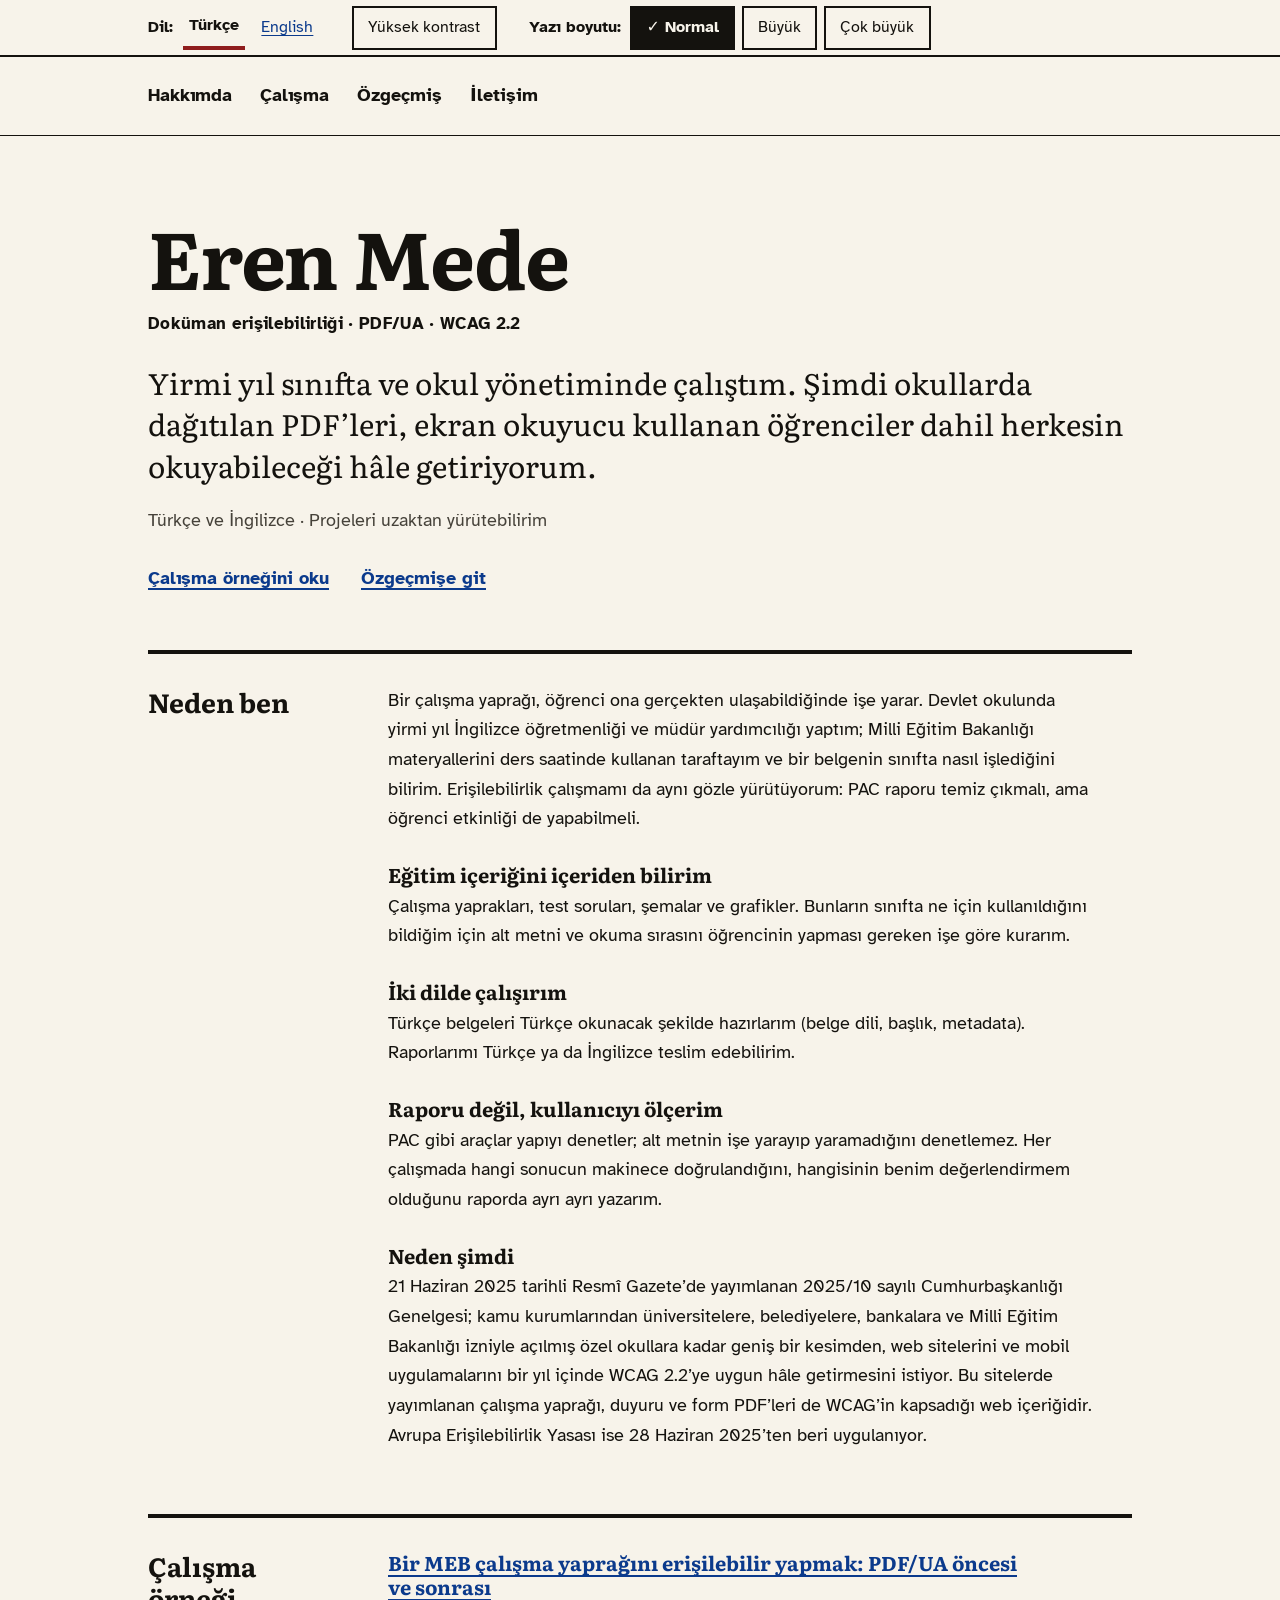
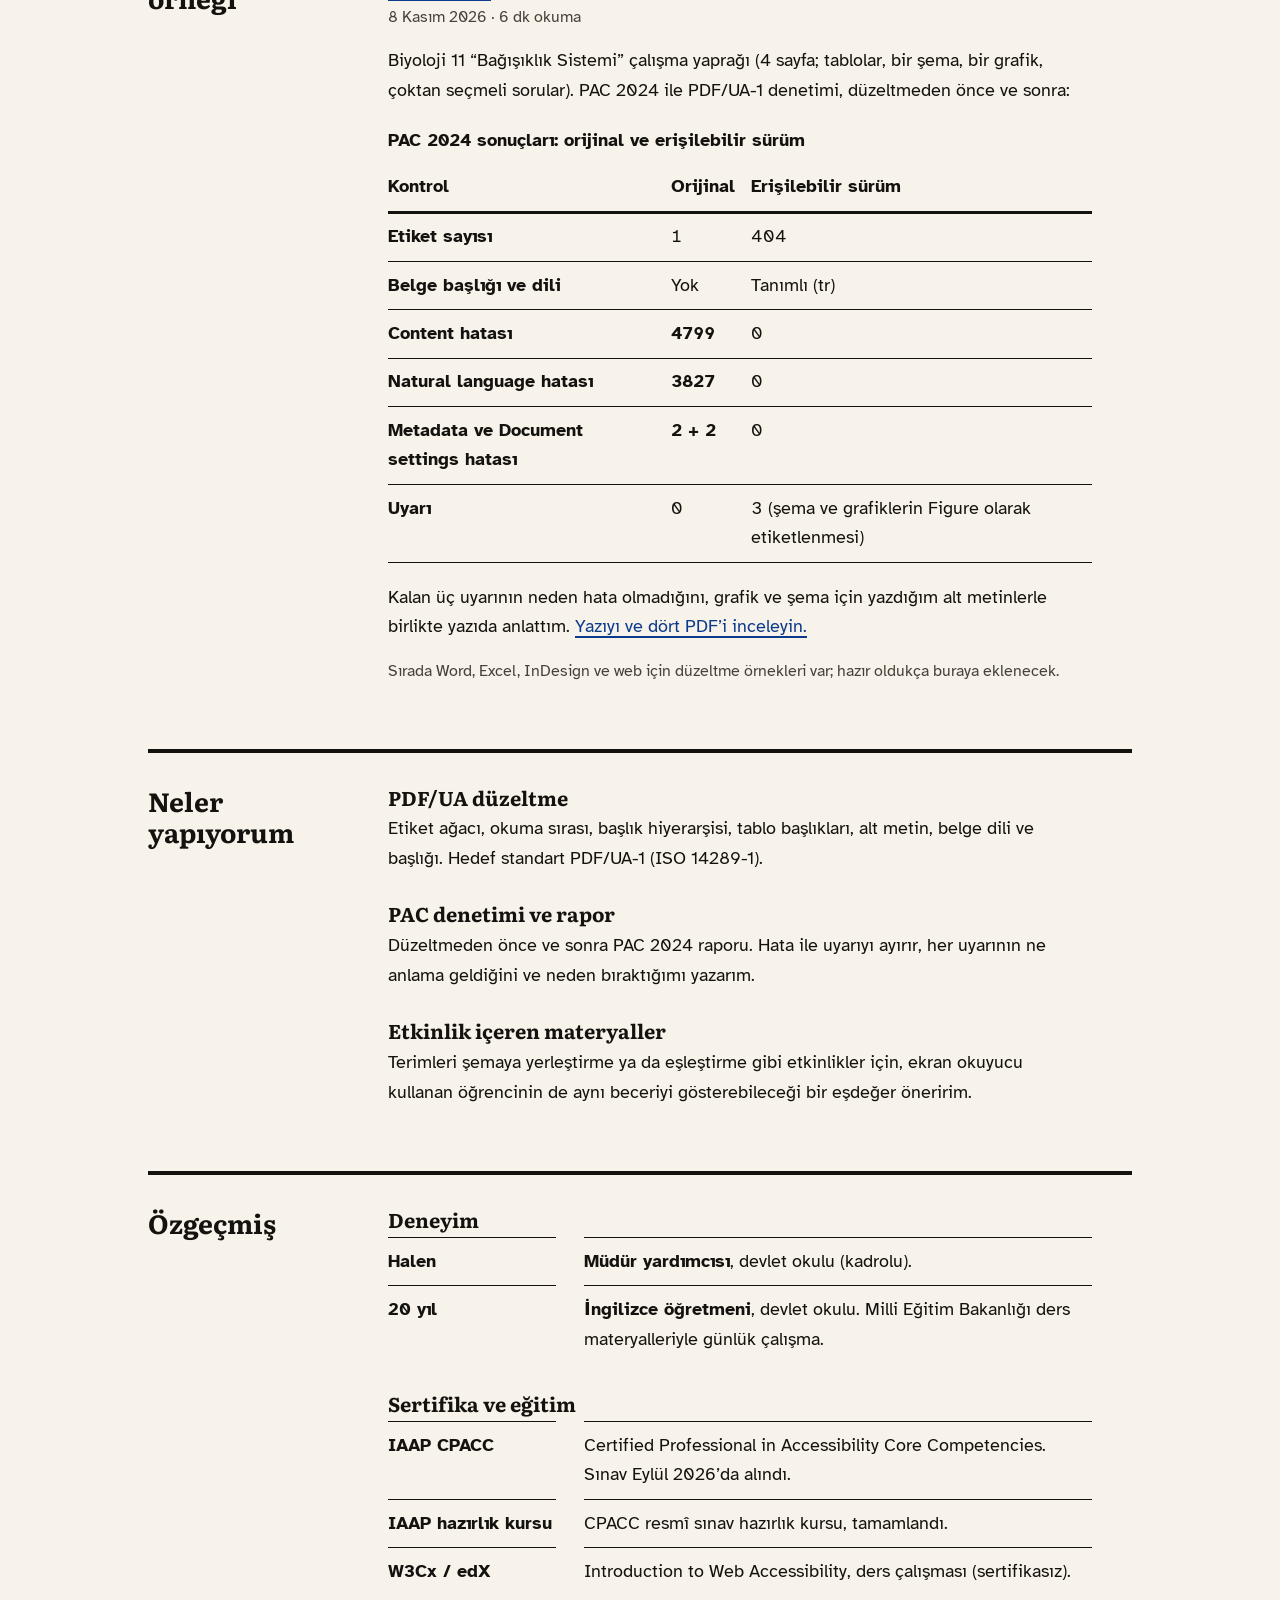
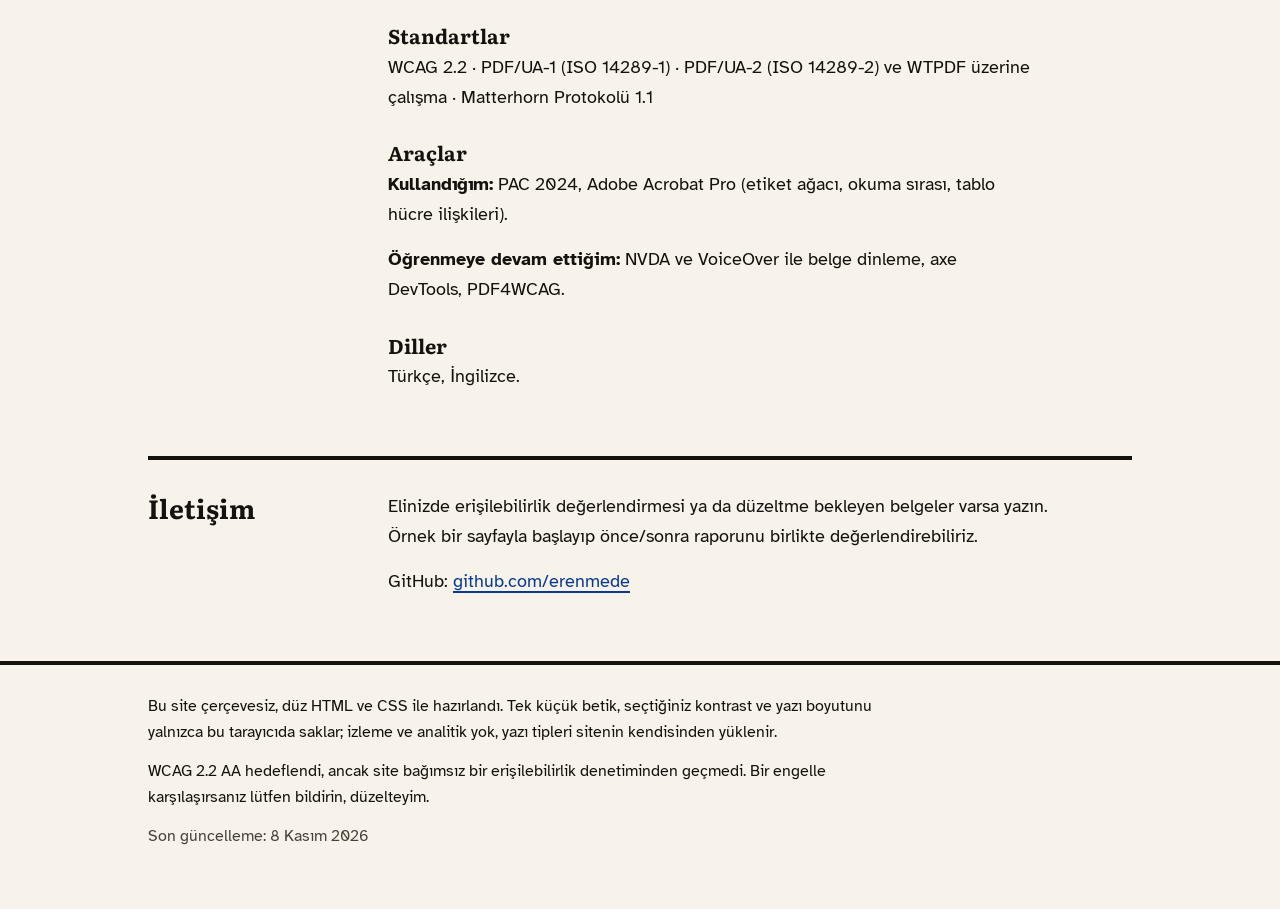
==== commit 9f00c03e: "site yenilendi" ====
--- a/index.html
+++ b/index.html
@@ -1,130 +1,130 @@
 <!doctype html>
-<html lang="en" data-contrast="normal" data-size="100">
+<html lang="tr" data-contrast="normal" data-size="100">
 <head>
 <meta charset="utf-8">
 <meta name="viewport" content="width=device-width, initial-scale=1">
-<title>Eren Mede — Document accessibility for educational materials</title>
-<meta name="description" content="PDF/UA and WCAG 2.2 work. Twenty years as an English teacher and school administrator in Turkey; now making school documents readable for everyone, including screen reader users.">
-<link rel="canonical" href="https://erenmede.github.io/en/">
+<title>Eren Mede — Eğitim materyalleri için doküman erişilebilirliği</title>
+<meta name="description" content="PDF/UA ve WCAG 2.2 çalışması. Yirmi yıl İngilizce öğretmenliği ve okul yöneticiliği; şimdi okul belgelerini ekran okuyucu kullananlar dahil herkes için okunur yapıyorum.">
+<link rel="canonical" href="https://erenmede.github.io/">
 <link rel="alternate" hreflang="tr" href="https://erenmede.github.io/">
 <link rel="alternate" hreflang="en" href="https://erenmede.github.io/en/">
 <link rel="alternate" hreflang="x-default" href="https://erenmede.github.io/">
 <meta name="color-scheme" content="light dark">
-<link rel="stylesheet" href="../assets/site.css">
-<script src="../assets/site.js"></script>
+<link rel="stylesheet" href="assets/site.css">
+<script src="assets/site.js"></script>
 </head>
 <body>
-<a class="skip" href="#icerik">Skip to main content</a>
-<div class="prefs" role="region" aria-label="Display preferences">
+<a class="skip" href="#icerik">Ana içeriğe atla</a>
+<div class="prefs" role="region" aria-label="Görünüm tercihleri">
   <div class="wrap prefs-row">
-    <p class="pref"><span class="pref-label" id="lbl-lang">Language:</span>
-      <a lang="tr" hreflang="tr" href="../index.html">Türkçe</a>
-      <a lang="en" hreflang="en" href="index.html" aria-current="true">English</a></p>
-    <p class="pref js-only"><button type="button" id="contrast-toggle" aria-pressed="false">High contrast</button></p>
-    <div class="pref js-only" role="group" aria-labelledby="lbl-size"><span class="pref-label" id="lbl-size">Text size:</span>
-      <span class="btn-row"><button type="button" data-size-btn="100" aria-pressed="true">Normal</button><button type="button" data-size-btn="115" aria-pressed="false">Large</button><button type="button" data-size-btn="130" aria-pressed="false">Larger</button></span></div>
+    <p class="pref"><span class="pref-label" id="lbl-lang">Dil:</span>
+      <a lang="tr" hreflang="tr" href="index.html" aria-current="true">Türkçe</a>
+      <a lang="en" hreflang="en" href="en/index.html">English</a></p>
+    <p class="pref js-only"><button type="button" id="contrast-toggle" aria-pressed="false">Yüksek kontrast</button></p>
+    <div class="pref js-only" role="group" aria-labelledby="lbl-size"><span class="pref-label" id="lbl-size">Yazı boyutu:</span>
+      <span class="btn-row"><button type="button" data-size-btn="100" aria-pressed="true">Normal</button><button type="button" data-size-btn="115" aria-pressed="false">Büyük</button><button type="button" data-size-btn="130" aria-pressed="false">Çok büyük</button></span></div>
   </div>
 </div>
 <header class="masthead">
-  <div class="wrap"><nav aria-label="Main menu"><ul><li><a href="#hakkimda">About</a></li><li><a href="#calisma">Work</a></li><li><a href="#ozgecmis">CV</a></li><li><a href="#iletisim">Contact</a></li></ul></nav></div>
+  <div class="wrap"><nav aria-label="Ana menü"><ul><li><a href="#hakkimda">Hakkımda</a></li><li><a href="#calisma">Çalışma</a></li><li><a href="#ozgecmis">Özgeçmiş</a></li><li><a href="#iletisim">İletişim</a></li></ul></nav></div>
 </header>
 <main id="icerik" tabindex="-1">
   <div class="wrap">
     <div class="hero">
       <h1>Eren Mede</h1>
-      <p class="role">Document accessibility · PDF/UA · WCAG 2.2</p>
-      <p class="lead">I spent twenty years in classrooms and school administration. Now I make the PDFs that schools hand out readable for everyone, including students who use screen readers.</p>
-      <p class="meta-line">Turkish and English · Available for remote projects</p>
-      <p class="cta"><a href="#calisma">Read the case study</a><a href="#ozgecmis">Go to the CV</a></p>
+      <p class="role">Doküman erişilebilirliği · PDF/UA · WCAG 2.2</p>
+      <p class="lead">Yirmi yıl sınıfta ve okul yönetiminde çalıştım. Şimdi okullarda dağıtılan PDF’leri, ekran okuyucu kullanan öğrenciler dahil herkesin okuyabileceği hâle getiriyorum.</p>
+      <p class="meta-line">Türkçe ve İngilizce · Projeleri uzaktan yürütebilirim</p>
+      <p class="cta"><a href="#calisma">Çalışma örneğini oku</a><a href="#ozgecmis">Özgeçmişe git</a></p>
     </div>
   
   <section class="sec" id="hakkimda" aria-labelledby="hakkimda-h">
-    <h2 id="hakkimda-h">Why me</h2>
+    <h2 id="hakkimda-h">Neden ben</h2>
     <div>
-      <p>A worksheet only works when the student can actually get to it. I have spent twenty years as an English teacher and vice principal in a Turkish state school, on the receiving end of Ministry of National Education materials, so I know how a document behaves during a lesson. I run my accessibility work the same way: the PAC report should come back clean, and the student should still be able to do the activity.</p>
-      <h3>I know educational content from the inside</h3>
-      <p>Worksheets, test questions, diagrams and charts. Because I know what they are used for in class, I write alt text and set reading order around what the student has to do.</p>
-      <h3>I work in two languages</h3>
-      <p>I prepare Turkish documents so that they are read as Turkish (document language, title, metadata). I can deliver my reports in Turkish or in English.</p>
-      <h3>I measure the user, not just the report</h3>
-      <p>Tools like PAC check structure; they cannot tell whether alt text is useful. In every project I list separately what a tool verified and what is my own judgement.</p>
-      <h3>Why now</h3>
-      <p>Presidential Circular 2025/10, published in the Official Gazette on 21 June 2025, asks a wide range of organisations to bring their websites and mobile apps in line with WCAG 2.2 within one year. These include public institutions, universities, municipalities, banks and private schools licensed by the Ministry of National Education. Worksheets, announcements and forms published as PDFs on those sites are web content covered by WCAG. In the EU, the European Accessibility Act has applied since 28 June 2025.</p>
+      <p>Bir çalışma yaprağı, öğrenci ona gerçekten ulaşabildiğinde işe yarar. Devlet okulunda yirmi yıl İngilizce öğretmenliği ve müdür yardımcılığı yaptım; Milli Eğitim Bakanlığı materyallerini ders saatinde kullanan taraftayım ve bir belgenin sınıfta nasıl işlediğini bilirim. Erişilebilirlik çalışmamı da aynı gözle yürütüyorum: PAC raporu temiz çıkmalı, ama öğrenci etkinliği de yapabilmeli.</p>
+      <h3>Eğitim içeriğini içeriden bilirim</h3>
+      <p>Çalışma yaprakları, test soruları, şemalar ve grafikler. Bunların sınıfta ne için kullanıldığını bildiğim için alt metni ve okuma sırasını öğrencinin yapması gereken işe göre kurarım.</p>
+      <h3>İki dilde çalışırım</h3>
+      <p>Türkçe belgeleri Türkçe okunacak şekilde hazırlarım (belge dili, başlık, metadata). Raporlarımı Türkçe ya da İngilizce teslim edebilirim.</p>
+      <h3>Raporu değil, kullanıcıyı ölçerim</h3>
+      <p>PAC gibi araçlar yapıyı denetler; alt metnin işe yarayıp yaramadığını denetlemez. Her çalışmada hangi sonucun makinece doğrulandığını, hangisinin benim değerlendirmem olduğunu raporda ayrı ayrı yazarım.</p>
+      <h3>Neden şimdi</h3>
+      <p>21 Haziran 2025 tarihli Resmî Gazete’de yayımlanan 2025/10 sayılı Cumhurbaşkanlığı Genelgesi; kamu kurumlarından üniversitelere, belediyelere, bankalara ve Milli Eğitim Bakanlığı izniyle açılmış özel okullara kadar geniş bir kesimden, web sitelerini ve mobil uygulamalarını bir yıl içinde WCAG 2.2’ye uygun hâle getirmesini istiyor. Bu sitelerde yayımlanan çalışma yaprağı, duyuru ve form PDF’leri de WCAG’in kapsadığı web içeriğidir. Avrupa Erişilebilirlik Yasası ise 28 Haziran 2025’ten beri uygulanıyor.</p>
   </div>
   </section>
   
   <section class="sec" id="calisma" aria-labelledby="calisma-h">
-    <h2 id="calisma-h">Case study</h2>
+    <h2 id="calisma-h">Çalışma örneği</h2>
     <div>
-      <h3 class="work-title"><a href="posts/immune-system-worksheet-pdf-ua.html">Making a Turkish Ministry worksheet accessible: PDF/UA before and after</a></h3>
-      <p class="fine"><time datetime="2026-11-08">8 November 2026</time> · 6 min read</p>
-      <p>A Biology 11 “Immune System” worksheet (4 pages: tables, one diagram, one chart, multiple-choice questions). PAC 2024 results against PDF/UA-1, before and after remediation:</p>
+      <h3 class="work-title"><a href="yazilar/bagisiklik-sistemi-pdf-ua.html">Bir MEB çalışma yaprağını erişilebilir yapmak: PDF/UA öncesi ve sonrası</a></h3>
+      <p class="fine"><time datetime="2026-11-08">8 Kasım 2026</time> · 6 dk okuma</p>
+      <p>Biyoloji 11 “Bağışıklık Sistemi” çalışma yaprağı (4 sayfa; tablolar, bir şema, bir grafik, çoktan seçmeli sorular). PAC 2024 ile PDF/UA-1 denetimi, düzeltmeden önce ve sonra:</p>
       <div class="table-wrap" role="region" aria-labelledby="proof-cap" tabindex="0">
         <table>
-          <caption id="proof-cap">PAC 2024 results: original and accessible version</caption>
-          <thead><tr><th scope="col">Check</th><th scope="col">Original</th><th scope="col">Accessible version</th></tr></thead>
+          <caption id="proof-cap">PAC 2024 sonuçları: orijinal ve erişilebilir sürüm</caption>
+          <thead><tr><th scope="col">Kontrol</th><th scope="col">Orijinal</th><th scope="col">Erişilebilir sürüm</th></tr></thead>
           <tbody>
-            <tr><th scope="row">Number of tags</th><td>1</td><td>404</td></tr>
-            <tr><th scope="row">Document title and language</th><td>None</td><td>Set (tr)</td></tr>
-            <tr><th scope="row">Content errors</th><td class="bad">4,799</td><td>0</td></tr>
-            <tr><th scope="row">Natural language errors</th><td class="bad">3,827</td><td>0</td></tr>
-            <tr><th scope="row">Metadata and Document settings errors</th><td class="bad">2 + 2</td><td>0</td></tr>
-            <tr><th scope="row">Warnings</th><td>0</td><td>3 (diagram and charts tagged as Figure)</td></tr>
+            <tr><th scope="row">Etiket sayısı</th><td>1</td><td>404</td></tr>
+            <tr><th scope="row">Belge başlığı ve dili</th><td>Yok</td><td>Tanımlı (tr)</td></tr>
+            <tr><th scope="row">Content hatası</th><td class="bad">4799</td><td>0</td></tr>
+            <tr><th scope="row">Natural language hatası</th><td class="bad">3827</td><td>0</td></tr>
+            <tr><th scope="row">Metadata ve Document settings hatası</th><td class="bad">2 + 2</td><td>0</td></tr>
+            <tr><th scope="row">Uyarı</th><td>0</td><td>3 (şema ve grafiklerin Figure olarak etiketlenmesi)</td></tr>
           </tbody>
         </table>
       </div>
-      <p>The post explains why the remaining three warnings are not errors, with the alt text I wrote for the chart and the diagram. <a href="posts/immune-system-worksheet-pdf-ua.html">Read the post and open the four PDFs.</a> The documents themselves are in Turkish.</p>
-      <p class="fine">Word, Excel, InDesign and web remediation examples are next and will be added here as they are ready.</p>
+      <p>Kalan üç uyarının neden hata olmadığını, grafik ve şema için yazdığım alt metinlerle birlikte yazıda anlattım. <a href="yazilar/bagisiklik-sistemi-pdf-ua.html">Yazıyı ve dört PDF’i inceleyin.</a></p>
+      <p class="fine">Sırada Word, Excel, InDesign ve web için düzeltme örnekleri var; hazır oldukça buraya eklenecek.</p>
   </div>
   </section>
   
   <section class="sec" id="hizmetler" aria-labelledby="hizmetler-h">
-    <h2 id="hizmetler-h">What I do</h2>
+    <h2 id="hizmetler-h">Neler yapıyorum</h2>
     <div>
-      <h3>PDF/UA remediation</h3>
-      <p>Tag tree, reading order, heading hierarchy, table headers, alt text, document language and title. The target standard is PDF/UA-1 (ISO 14289-1).</p>
-      <h3>PAC audit and report</h3>
-      <p>A PAC 2024 report before and after the work. I separate errors from warnings, and write down what each warning means and why I left it.</p>
-      <h3>Materials with activities</h3>
-      <p>For activities such as placing terms on a diagram or matching, I propose an equivalent that lets a student using a screen reader show the same skill.</p>
+      <h3>PDF/UA düzeltme</h3>
+      <p>Etiket ağacı, okuma sırası, başlık hiyerarşisi, tablo başlıkları, alt metin, belge dili ve başlığı. Hedef standart PDF/UA-1 (ISO 14289-1).</p>
+      <h3>PAC denetimi ve rapor</h3>
+      <p>Düzeltmeden önce ve sonra PAC 2024 raporu. Hata ile uyarıyı ayırır, her uyarının ne anlama geldiğini ve neden bıraktığımı yazarım.</p>
+      <h3>Etkinlik içeren materyaller</h3>
+      <p>Terimleri şemaya yerleştirme ya da eşleştirme gibi etkinlikler için, ekran okuyucu kullanan öğrencinin de aynı beceriyi gösterebileceği bir eşdeğer öneririm.</p>
   </div>
   </section>
   
   <section class="sec" id="ozgecmis" aria-labelledby="ozgecmis-h">
-    <h2 id="ozgecmis-h">CV</h2>
+    <h2 id="ozgecmis-h">Özgeçmiş</h2>
     <div>
-      <h3>Experience</h3>
+      <h3>Deneyim</h3>
       <dl class="cv">
-        <dt>Current</dt>
-        <dd><strong>Vice principal</strong>, state school (tenured).</dd>
-        <dt>20 years</dt>
-        <dd><strong>English teacher</strong>, state school. Daily work with Ministry of National Education course materials.</dd>
+        <dt>Halen</dt>
+        <dd><strong>Müdür yardımcısı</strong>, devlet okulu (kadrolu).</dd>
+        <dt>20 yıl</dt>
+        <dd><strong>İngilizce öğretmeni</strong>, devlet okulu. Milli Eğitim Bakanlığı ders materyalleriyle günlük çalışma.</dd>
       </dl>
-      <!-- ADD: school name/province and years (optional), university and graduation year -->
-      <h3>Certification and training</h3>
+      <!-- EKLE: okul adı/ili ve yıllar (isteğe bağlı), üniversite ve mezuniyet yılı -->
+      <h3>Sertifika ve eğitim</h3>
       <dl class="cv">
         <dt>IAAP CPACC</dt>
-        <dd>Certified Professional in Accessibility Core Competencies. Exam taken in September 2026.</dd>
-        <dt>IAAP prep course</dt>
-        <dd>Official CPACC exam preparation course, completed.</dd>
+        <dd>Certified Professional in Accessibility Core Competencies. Sınav Eylül 2026’da alındı.</dd>
+        <dt>IAAP hazırlık kursu</dt>
+        <dd>CPACC resmî sınav hazırlık kursu, tamamlandı.</dd>
         <dt>W3Cx / edX</dt>
-        <dd>Introduction to Web Accessibility, coursework (no paid certificate).</dd>
+        <dd>Introduction to Web Accessibility, ders çalışması (sertifikasız).</dd>
       </dl>
-      <h3>Standards</h3>
-      <p>WCAG 2.2 · PDF/UA-1 (ISO 14289-1) · study of PDF/UA-2 (ISO 14289-2) and WTPDF · Matterhorn Protocol 1.1</p>
-      <h3>Tools</h3>
-      <p><strong>In use:</strong> PAC 2024, Adobe Acrobat Pro (tag tree, reading order, table cell associations).</p>
-      <p><strong>Still learning:</strong> listening to documents with NVDA and VoiceOver, axe DevTools, PDF4WCAG.</p>
-      <h3>Languages</h3>
-      <p>Turkish, English.</p>
+      <h3>Standartlar</h3>
+      <p>WCAG 2.2 · PDF/UA-1 (ISO 14289-1) · PDF/UA-2 (ISO 14289-2) ve WTPDF üzerine çalışma · Matterhorn Protokolü 1.1</p>
+      <h3>Araçlar</h3>
+      <p><strong>Kullandığım:</strong> PAC 2024, Adobe Acrobat Pro (etiket ağacı, okuma sırası, tablo hücre ilişkileri).</p>
+      <p><strong>Öğrenmeye devam ettiğim:</strong> NVDA ve VoiceOver ile belge dinleme, axe DevTools, PDF4WCAG.</p>
+      <h3>Diller</h3>
+      <p>Türkçe, İngilizce.</p>
   </div>
   </section>
   
   <section class="sec" id="iletisim" aria-labelledby="iletisim-h">
-    <h2 id="iletisim-h">Contact</h2>
+    <h2 id="iletisim-h">İletişim</h2>
     <div>
-      <p>If you have documents waiting for an accessibility review or remediation, write to me. We can start with one sample page and look at the before and after report together.</p>
-      <!-- ADD: email address, e.g. <p>Email: <a href="mailto:ADDRESS">ADDRESS</a></p> -->
+      <p>Elinizde erişilebilirlik değerlendirmesi ya da düzeltme bekleyen belgeler varsa yazın. Örnek bir sayfayla başlayıp önce/sonra raporunu birlikte değerlendirebiliriz.</p>
+      <!-- EKLE: e-posta adresi, örn. <p>E-posta: <a href="mailto:ADRES">ADRES</a></p> -->
       <p>GitHub: <a href="https://github.com/erenmede">github.com/erenmede</a></p>
   </div>
   </section>
@@ -132,8 +132,8 @@
 </main>
 <footer>
   <div class="wrap">
-    <p>This site is plain HTML and CSS, with no framework. One small script stores your contrast and text size choices in this browser only. There is no tracking or analytics, and the fonts are served from the site itself.</p><p>I aimed for WCAG 2.2 AA, but the site has not had an independent accessibility audit. If you run into a barrier, please tell me and I will fix it.</p>
-    <p class="fine">Last updated: 8 November 2026</p>
+    <p>Bu site çerçevesiz, düz HTML ve CSS ile hazırlandı. Tek küçük betik, seçtiğiniz kontrast ve yazı boyutunu yalnızca bu tarayıcıda saklar; izleme ve analitik yok, yazı tipleri sitenin kendisinden yüklenir.</p><p>WCAG 2.2 AA hedeflendi, ancak site bağımsız bir erişilebilirlik denetiminden geçmedi. Bir engelle karşılaşırsanız lütfen bildirin, düzelteyim.</p>
+    <p class="fine">Son güncelleme: 8 Kasım 2026</p>
   </div>
 </footer>
 </body>
--- a/assets/site.css
+++ b/assets/site.css
@@ -0,0 +1,153 @@
+/* Eren Mede — site stili. Elle yazıldı, çerçeve yok. */
+@font-face{font-family:"Literata";font-style:normal;font-weight:400;font-display:swap;src:url(../fonts/literata-latin-400-normal.woff2) format("woff2");unicode-range:U+0000-00FF,U+0131,U+0152-0153,U+02BB-02BC,U+02C6,U+02DA,U+02DC,U+2000-206F,U+2074,U+20AC,U+2122,U+2191,U+2193,U+2212,U+2215,U+FEFF,U+FFFD}
+@font-face{font-family:"Literata";font-style:normal;font-weight:400;font-display:swap;src:url(../fonts/literata-latin-ext-400-normal.woff2) format("woff2");unicode-range:U+0100-02AF,U+0304,U+0308,U+0329,U+1E00-1E9F,U+1EF2-1EFF,U+2020,U+20A0-20AB,U+20AD-20CF,U+2113,U+2C60-2C7F,U+A720-A7FF}
+@font-face{font-family:"Literata";font-style:italic;font-weight:400;font-display:swap;src:url(../fonts/literata-latin-400-italic.woff2) format("woff2");unicode-range:U+0000-00FF,U+0131,U+0152-0153,U+02BB-02BC,U+02C6,U+02DA,U+02DC,U+2000-206F,U+2074,U+20AC,U+2122,U+2191,U+2193,U+2212,U+2215,U+FEFF,U+FFFD}
+@font-face{font-family:"Literata";font-style:italic;font-weight:400;font-display:swap;src:url(../fonts/literata-latin-ext-400-italic.woff2) format("woff2");unicode-range:U+0100-02AF,U+0304,U+0308,U+0329,U+1E00-1E9F,U+1EF2-1EFF,U+2020,U+20A0-20AB,U+20AD-20CF,U+2113,U+2C60-2C7F,U+A720-A7FF}
+@font-face{font-family:"Literata";font-style:normal;font-weight:700;font-display:swap;src:url(../fonts/literata-latin-700-normal.woff2) format("woff2");unicode-range:U+0000-00FF,U+0131,U+0152-0153,U+02BB-02BC,U+02C6,U+02DA,U+02DC,U+2000-206F,U+2074,U+20AC,U+2122,U+2191,U+2193,U+2212,U+2215,U+FEFF,U+FFFD}
+@font-face{font-family:"Literata";font-style:normal;font-weight:700;font-display:swap;src:url(../fonts/literata-latin-ext-700-normal.woff2) format("woff2");unicode-range:U+0100-02AF,U+0304,U+0308,U+0329,U+1E00-1E9F,U+1EF2-1EFF,U+2020,U+20A0-20AB,U+20AD-20CF,U+2113,U+2C60-2C7F,U+A720-A7FF}
+@font-face{font-family:"Atkinson Hyperlegible";font-style:normal;font-weight:400;font-display:swap;src:url(../fonts/atkinson-hyperlegible-latin-400-normal.woff2) format("woff2");unicode-range:U+0000-00FF,U+0131,U+0152-0153,U+02BB-02BC,U+02C6,U+02DA,U+02DC,U+2000-206F,U+2074,U+20AC,U+2122,U+2191,U+2193,U+2212,U+2215,U+FEFF,U+FFFD}
+@font-face{font-family:"Atkinson Hyperlegible";font-style:normal;font-weight:400;font-display:swap;src:url(../fonts/atkinson-hyperlegible-latin-ext-400-normal.woff2) format("woff2");unicode-range:U+0100-02AF,U+0304,U+0308,U+0329,U+1E00-1E9F,U+1EF2-1EFF,U+2020,U+20A0-20AB,U+20AD-20CF,U+2113,U+2C60-2C7F,U+A720-A7FF}
+@font-face{font-family:"Atkinson Hyperlegible";font-style:italic;font-weight:400;font-display:swap;src:url(../fonts/atkinson-hyperlegible-latin-400-italic.woff2) format("woff2");unicode-range:U+0000-00FF,U+0131,U+0152-0153,U+02BB-02BC,U+02C6,U+02DA,U+02DC,U+2000-206F,U+2074,U+20AC,U+2122,U+2191,U+2193,U+2212,U+2215,U+FEFF,U+FFFD}
+@font-face{font-family:"Atkinson Hyperlegible";font-style:italic;font-weight:400;font-display:swap;src:url(../fonts/atkinson-hyperlegible-latin-ext-400-italic.woff2) format("woff2");unicode-range:U+0100-02AF,U+0304,U+0308,U+0329,U+1E00-1E9F,U+1EF2-1EFF,U+2020,U+20A0-20AB,U+20AD-20CF,U+2113,U+2C60-2C7F,U+A720-A7FF}
+@font-face{font-family:"Atkinson Hyperlegible";font-style:normal;font-weight:700;font-display:swap;src:url(../fonts/atkinson-hyperlegible-latin-700-normal.woff2) format("woff2");unicode-range:U+0000-00FF,U+0131,U+0152-0153,U+02BB-02BC,U+02C6,U+02DA,U+02DC,U+2000-206F,U+2074,U+20AC,U+2122,U+2191,U+2193,U+2212,U+2215,U+FEFF,U+FFFD}
+@font-face{font-family:"Atkinson Hyperlegible";font-style:normal;font-weight:700;font-display:swap;src:url(../fonts/atkinson-hyperlegible-latin-ext-700-normal.woff2) format("woff2");unicode-range:U+0100-02AF,U+0304,U+0308,U+0329,U+1E00-1E9F,U+1EF2-1EFF,U+2020,U+20A0-20AB,U+20AD-20CF,U+2113,U+2C60-2C7F,U+A720-A7FF}
+
+/* Renkler: kâğıt ve mürekkep. Hepsi WCAG AAA (7:1) üstü. */
+:root{
+  --bg:#f7f3ea; --fg:#14120e; --muted:#46423a; --accent:#8f1d1d;
+  --link:#0b3a8c; --visited:#5b2a86; --tint:#ece4cf;
+  --focus:#14120e; --halo:#f7f3ea;
+  --serif:"Literata",Georgia,"Times New Roman",serif;
+  --sans:"Atkinson Hyperlegible","Segoe UI",system-ui,-apple-system,Arial,sans-serif;
+  color-scheme:light;
+}
+html[data-contrast="high"]{
+  --bg:#000; --fg:#fff; --muted:#fff; --accent:#ffd400;
+  --link:#ffe600; --visited:#e3c0ff; --tint:#000;
+  --focus:#00ffff; --halo:#000;
+  color-scheme:dark;
+}
+@media (prefers-contrast:more){
+  html:not([data-contrast]){
+    --bg:#000; --fg:#fff; --muted:#fff; --accent:#ffd400;
+    --link:#ffe600; --visited:#e3c0ff; --tint:#000; --focus:#00ffff; --halo:#000;
+  }
+}
+
+html{font-size:100%}
+html[data-size="115"]{font-size:115%}
+html[data-size="130"]{font-size:130%}
+
+*,*::before,*::after{box-sizing:border-box}
+body{margin:0;background:var(--bg);color:var(--fg);font-family:var(--sans);font-size:1.125rem;line-height:1.65;text-wrap:pretty}
+img{max-width:100%;height:auto}
+
+a{color:var(--link);text-decoration:underline;text-decoration-thickness:.09em;text-underline-offset:.2em}
+a:visited{color:var(--visited)}
+a:hover{text-decoration-thickness:.2em}
+:focus-visible{outline:3px solid var(--focus);outline-offset:3px;box-shadow:0 0 0 6px var(--halo)}
+
+.wrap{max-width:66rem;margin-inline:auto;padding-inline:clamp(1rem,4vw,2.25rem)}
+
+.skip{position:absolute;left:1rem;top:-5rem;z-index:10;background:var(--fg);color:var(--bg);padding:.75rem 1.1rem;font-weight:700}
+.skip:focus{top:1rem}
+.skip:visited{color:var(--bg)}
+
+/* Görünüm tercihleri */
+.prefs{border-bottom:2px solid var(--fg);font-size:1rem}
+.prefs-row{display:flex;flex-wrap:wrap;align-items:center;gap:.25rem 2rem;padding-block:.35rem}
+.pref{display:flex;flex-wrap:wrap;align-items:center;gap:.25rem .6rem;margin:0}
+.pref-label{font-weight:700}
+.prefs a{display:inline-flex;align-items:center;min-height:2.75rem;padding-inline:.4rem}
+.prefs a[aria-current="true"]{font-weight:700;text-decoration:none;color:var(--fg);border-bottom:4px solid var(--accent)}
+button{font:inherit;min-height:2.75rem;padding:.3rem .9rem;border:2px solid var(--fg);border-radius:0;background:transparent;color:var(--fg);cursor:pointer}
+button:hover{background:var(--tint);text-decoration:underline}
+button[aria-pressed="true"]{background:var(--fg);color:var(--bg);font-weight:700}
+button[aria-pressed="true"]::before{content:"✓\00a0";content:"✓\00a0" / ""}
+.btn-row{display:flex;flex-wrap:wrap;gap:.4rem}
+html:not(.js) .js-only{display:none}
+
+/* Üst menü */
+.masthead{padding-block:1rem;border-bottom:1px solid var(--fg)}
+.masthead ul{display:flex;flex-wrap:wrap;gap:.1rem 1.75rem;list-style:none;margin:0;padding:0}
+.masthead a{display:inline-block;padding-block:.5rem;color:var(--fg);text-decoration:none;font-weight:700}
+.masthead a:visited{color:var(--fg)}
+.masthead a:hover{text-decoration:underline;text-decoration-thickness:.15em}
+
+/* Başlıklar */
+h1,h2,h3,h4{font-family:var(--serif);line-height:1.2;font-weight:700;margin:0}
+h1{font-size:clamp(2.7rem,8vw,5rem);line-height:1;letter-spacing:-.015em}
+h2{font-size:1.65rem}
+h3{font-size:1.25rem;margin-top:1.75rem;margin-bottom:.35rem}
+h4{font-size:1.1rem;margin-top:1.5rem;margin-bottom:.25rem}
+
+/* Açılış */
+.hero{padding-block:clamp(2.5rem,7vw,5rem) clamp(2rem,5vw,3.5rem)}
+.role{margin:.9rem 0 0;font-size:1.05rem;font-weight:700;letter-spacing:.02em}
+.lead{font-family:var(--serif);font-size:clamp(1.35rem,3vw,1.85rem);line-height:1.4;max-width:34em;margin:1.5rem 0 0}
+.meta-line{margin:1.25rem 0 0;color:var(--muted)}
+.cta{margin:1.75rem 0 0;display:flex;flex-wrap:wrap;gap:.5rem 2rem;font-weight:700}
+
+/* Bölümler: başlık solda, içerik sağda */
+.sec{border-top:4px solid var(--fg);padding-block:2rem 3rem;display:grid;gap:1rem 3rem;grid-template-columns:minmax(0,1fr)}
+@media (min-width:56rem){.sec{grid-template-columns:12rem minmax(0,1fr)}}
+.sec>div{max-width:44rem}
+.sec p{margin:0 0 1rem}
+.sec h3:first-child{margin-top:0}
+.fine{color:var(--muted);font-size:1rem}
+
+/* Kanıt tablosu */
+.table-wrap{overflow-x:auto;margin:1.25rem 0}
+table{border-collapse:collapse;width:100%;font-variant-numeric:tabular-nums}
+caption{text-align:left;font-weight:700;padding-bottom:.5rem}
+th,td{text-align:left;padding:.55rem 1rem .55rem 0;border-bottom:1px solid var(--fg);vertical-align:top}
+thead th{border-bottom:3px solid var(--fg)}
+tbody th{font-weight:700}
+.bad{font-weight:700}
+
+/* Özgeçmiş */
+dl.cv{display:grid;grid-template-columns:minmax(0,1fr);margin:0 0 1rem}
+dl.cv dt{font-weight:700;margin-top:1.1rem}
+dl.cv dd{margin:0}
+@media (min-width:40rem){
+  dl.cv{grid-template-columns:10.5rem minmax(0,1fr);column-gap:1.75rem}
+  dl.cv dt{margin-top:0;padding-block:.55rem;border-top:1px solid var(--fg)}
+  dl.cv dd{padding-block:.55rem;border-top:1px solid var(--fg)}
+}
+ul.plain{margin:0 0 1rem;padding-left:1.25rem}
+ul.plain li{margin-bottom:.4rem}
+
+/* Yazı sayfası */
+.post-grid{display:grid;gap:2.5rem 4rem;grid-template-columns:minmax(0,1fr);padding-block:2rem 4rem}
+@media (min-width:62rem){.post-grid{grid-template-columns:minmax(0,40rem) 16rem}}
+.post-head{padding-block:2.25rem 0}
+.post-head h1{font-size:clamp(2rem,5.5vw,3.25rem);line-height:1.08;max-width:18em}
+.post-meta{margin:1rem 0 0;color:var(--muted)}
+.back{display:inline-block;margin-bottom:1.25rem;font-weight:700}
+article p,article li{max-width:40rem}
+article h2{margin-top:2.5rem;font-size:1.6rem}
+article h3{margin-top:1.75rem}
+article ul,article ol{padding-left:1.4rem}
+article li{margin-bottom:.45rem}
+blockquote{margin:1.25rem 0;padding:.1rem 0 .1rem 1.25rem;border-left:4px solid var(--fg);font-family:var(--serif);font-style:italic}
+figure{margin:2rem 0}
+figure img{display:block;border:2px solid var(--fg)}
+figcaption{margin-top:.5rem;font-size:1rem;color:var(--muted)}
+aside{border-top:4px solid var(--fg);padding-top:1rem;align-self:start}
+aside h2{font-size:1.25rem;margin:0 0 .75rem}
+aside ul{list-style:none;margin:0;padding:0}
+aside li{margin-bottom:.9rem}
+aside .fine{display:block}
+
+/* Altbilgi */
+footer{border-top:4px solid var(--fg);padding-block:1.75rem 3rem;font-size:1rem}
+footer p{margin:0 0 .75rem;max-width:46rem}
+
+@media print{
+  .prefs,.masthead,.skip,.cta,aside,.back{display:none!important}
+  :root,html[data-contrast="high"]{--bg:#fff;--fg:#000;--muted:#222;--link:#000;--visited:#000;--accent:#000;--tint:#fff}
+  body{font-size:11pt}
+  a{color:#000}
+  a[href^="http"]::after{content:" (" attr(href) ")";font-size:.85em}
+  .sec{break-inside:avoid-page}
+}
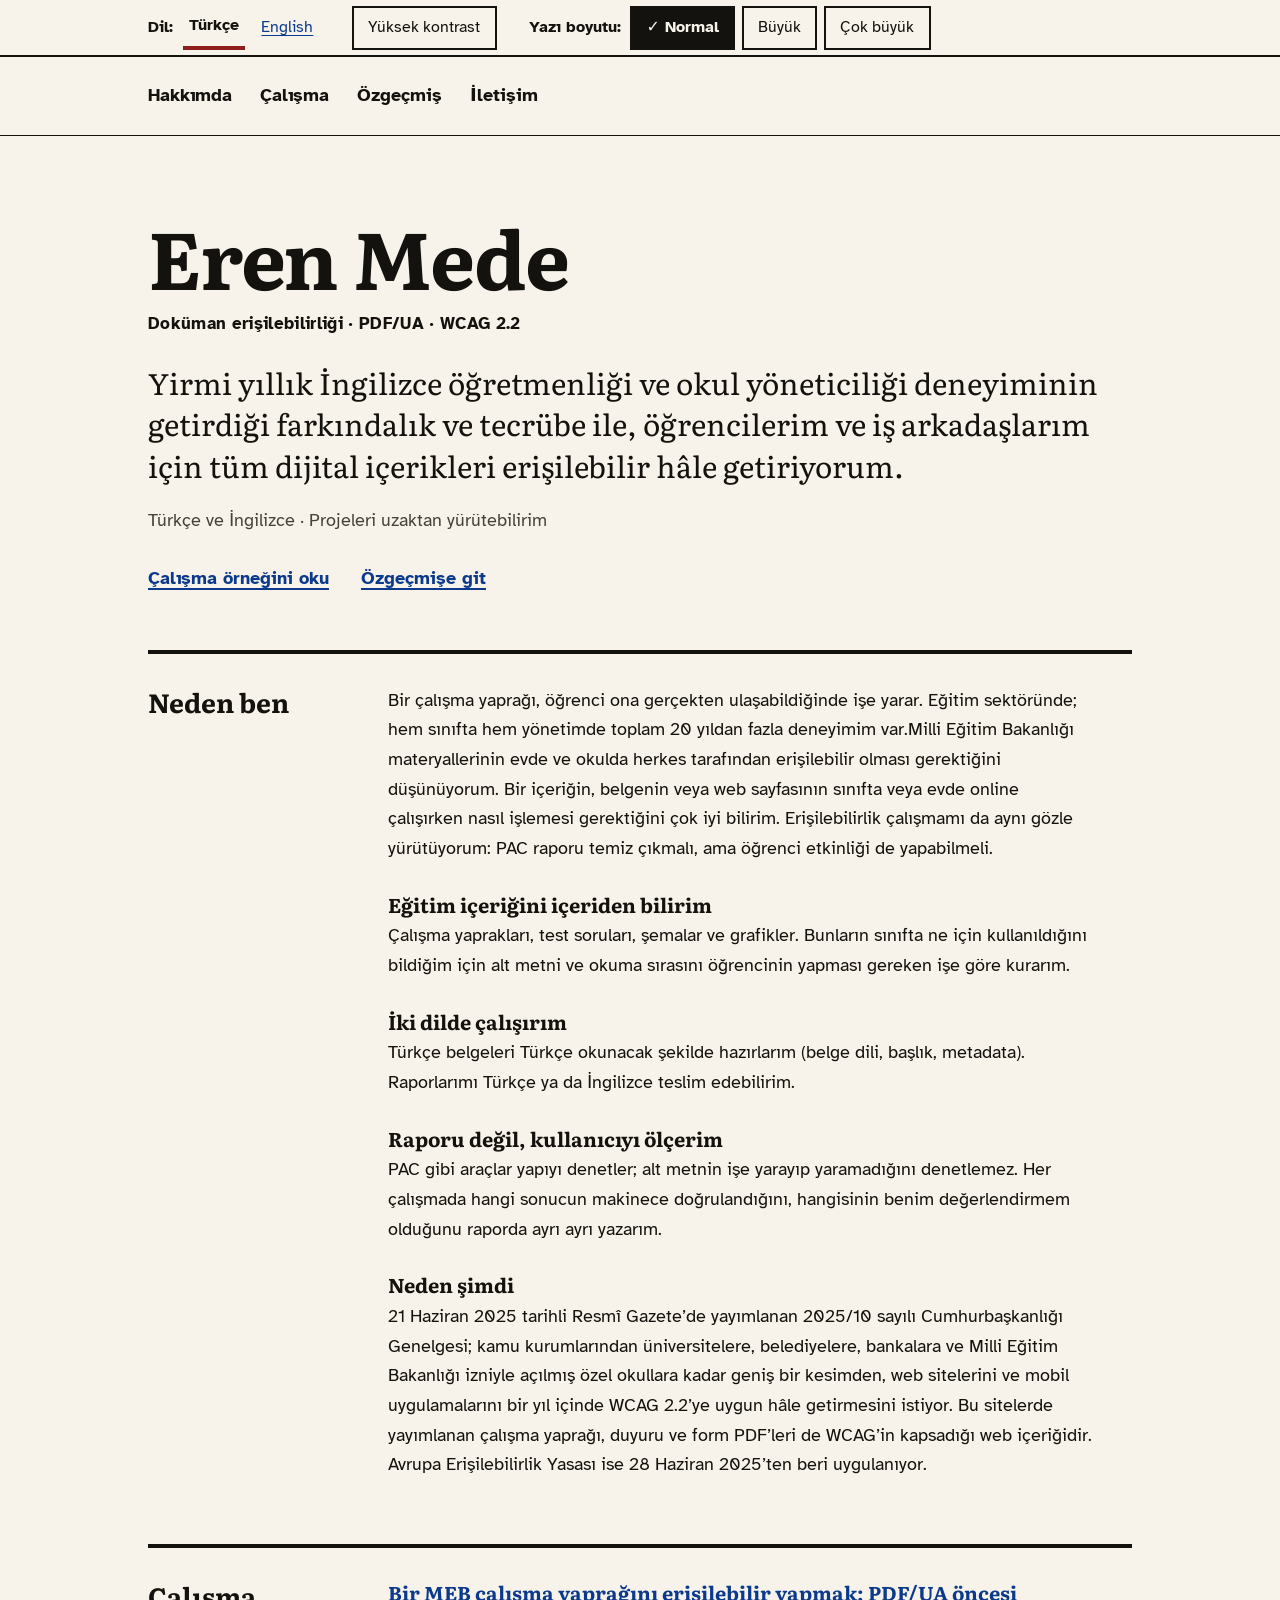
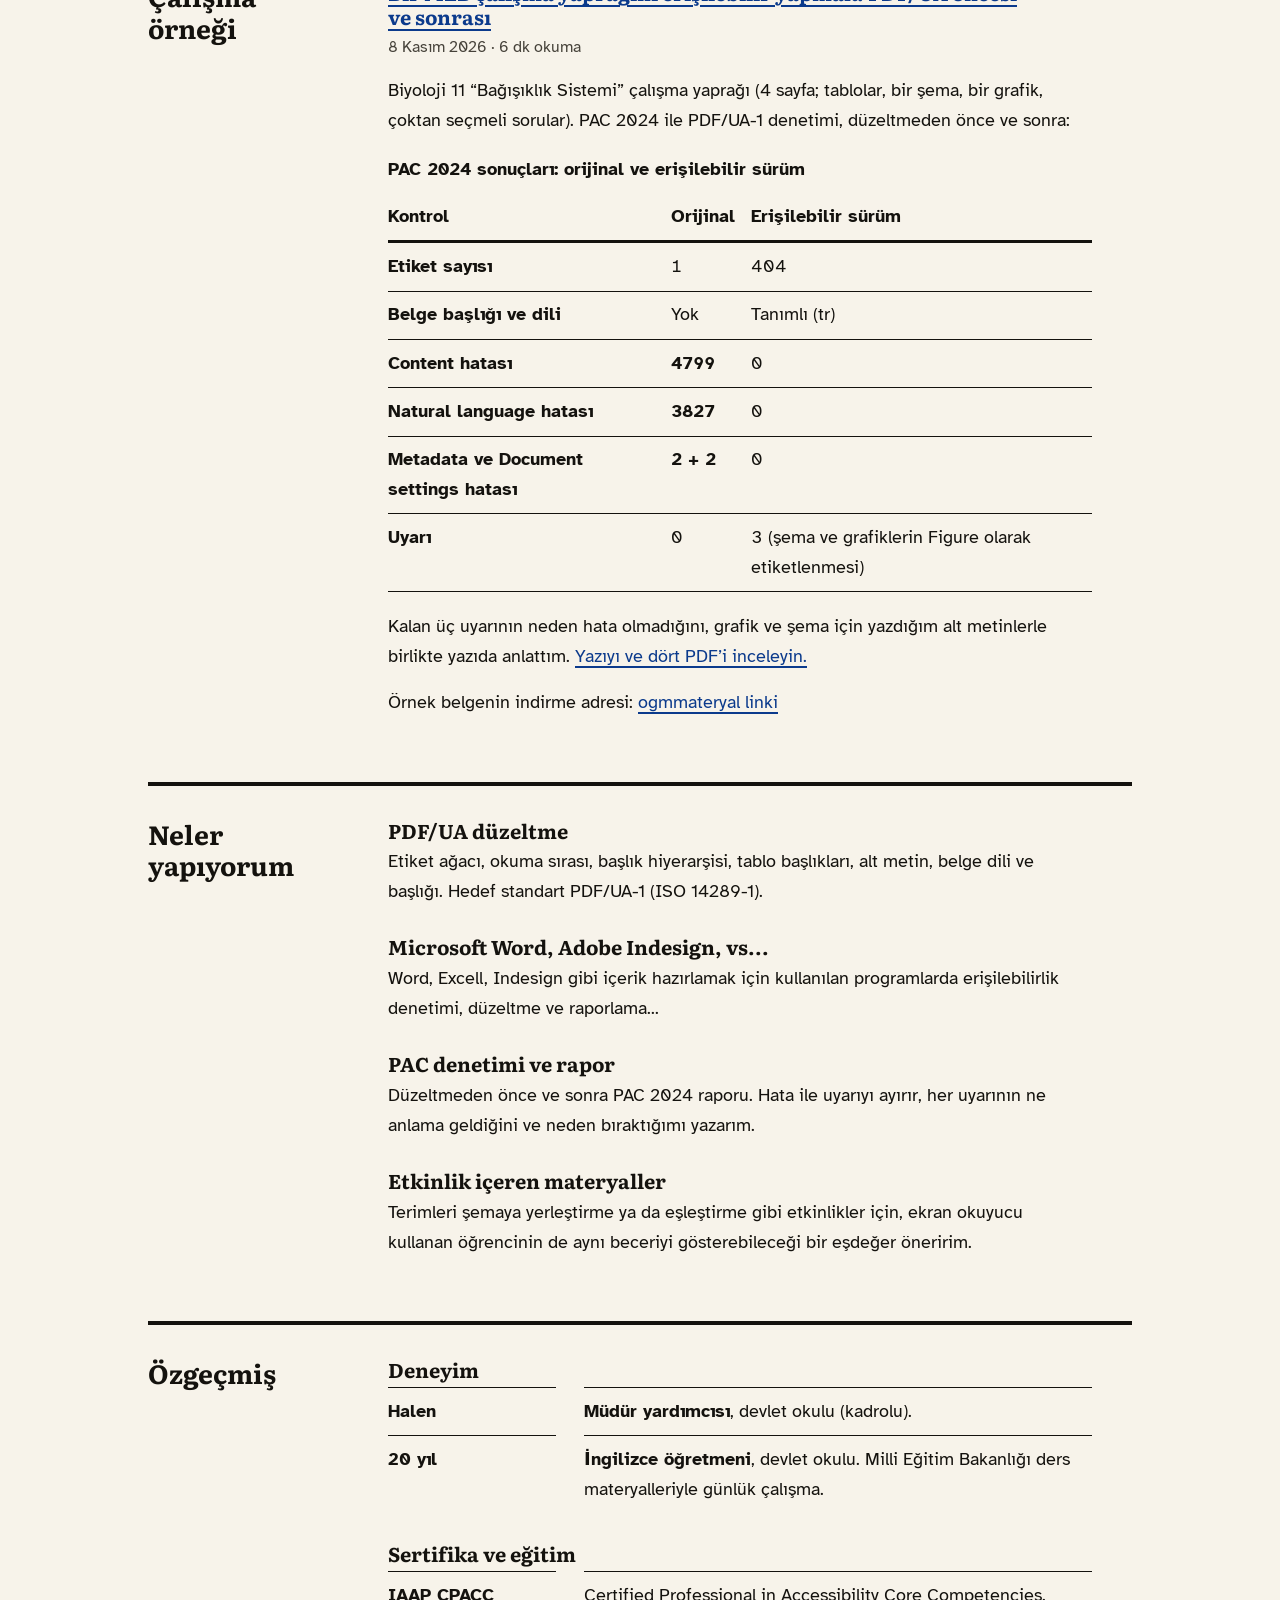
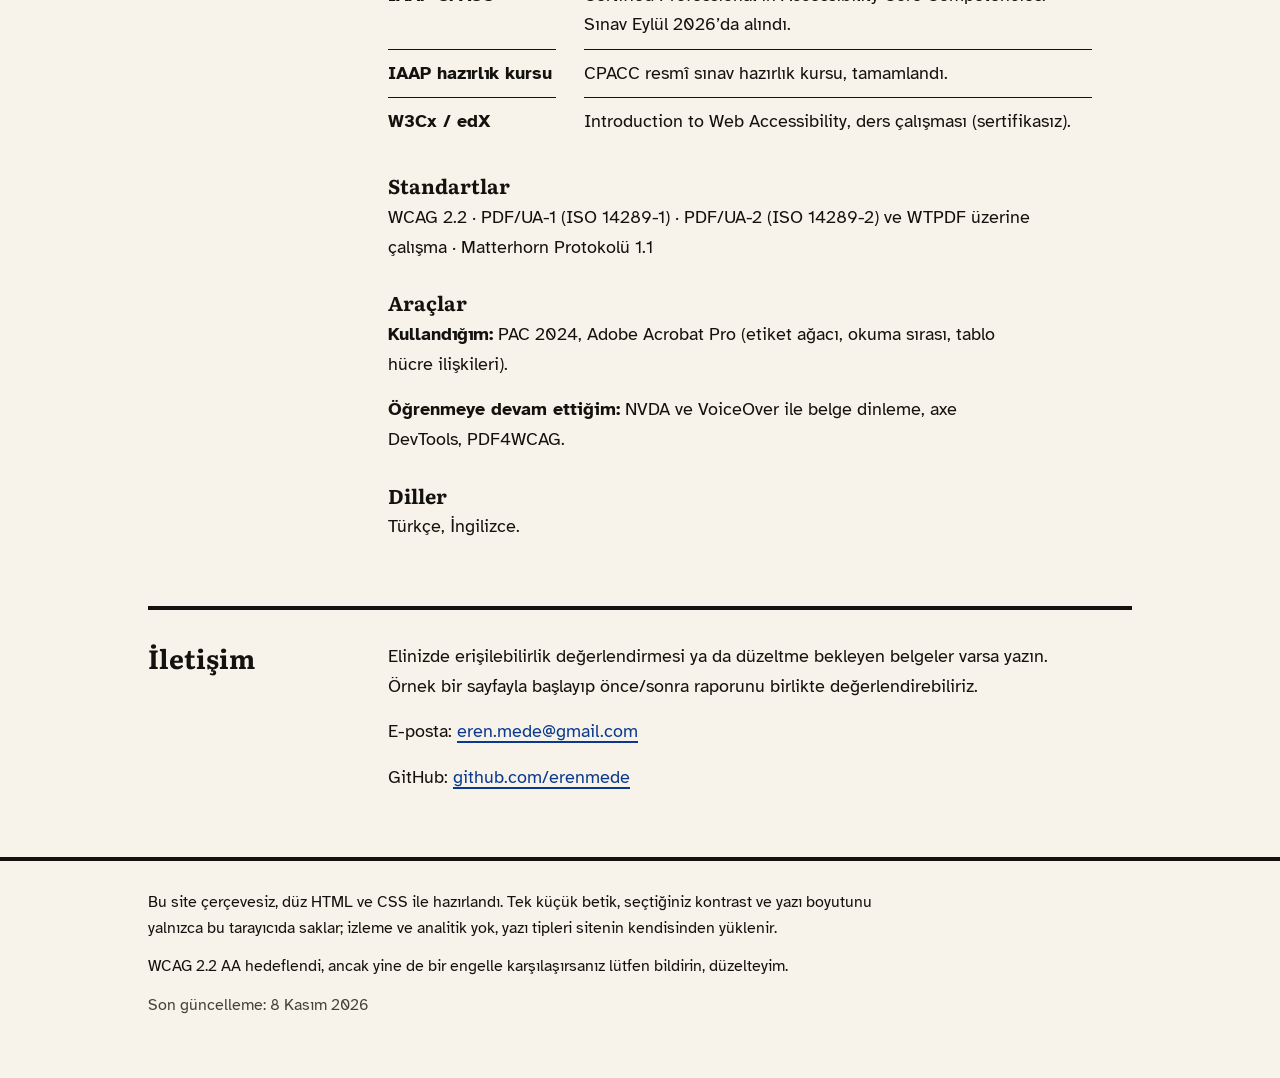
==== commit 4a5f2018: "Update index.html" ====
--- a/index.html
+++ b/index.html
@@ -33,7 +33,7 @@
     <div class="hero">
       <h1>Eren Mede</h1>
       <p class="role">Doküman erişilebilirliği · PDF/UA · WCAG 2.2</p>
-      <p class="lead">Yirmi yıl sınıfta ve okul yönetiminde çalıştım. Şimdi okullarda dağıtılan PDF’leri, ekran okuyucu kullanan öğrenciler dahil herkesin okuyabileceği hâle getiriyorum.</p>
+      <p class="lead">Yirmi yıllık İngilizce öğretmenliği ve okul yöneticiliği deneyiminin getirdiği farkındalık ve tecrübe ile, öğrencilerim ve iş arkadaşlarım için tüm dijital içerikleri erişilebilir hâle getiriyorum.</p>
       <p class="meta-line">Türkçe ve İngilizce · Projeleri uzaktan yürütebilirim</p>
       <p class="cta"><a href="#calisma">Çalışma örneğini oku</a><a href="#ozgecmis">Özgeçmişe git</a></p>
     </div>
@@ -41,7 +41,7 @@
   <section class="sec" id="hakkimda" aria-labelledby="hakkimda-h">
     <h2 id="hakkimda-h">Neden ben</h2>
     <div>
-      <p>Bir çalışma yaprağı, öğrenci ona gerçekten ulaşabildiğinde işe yarar. Devlet okulunda yirmi yıl İngilizce öğretmenliği ve müdür yardımcılığı yaptım; Milli Eğitim Bakanlığı materyallerini ders saatinde kullanan taraftayım ve bir belgenin sınıfta nasıl işlediğini bilirim. Erişilebilirlik çalışmamı da aynı gözle yürütüyorum: PAC raporu temiz çıkmalı, ama öğrenci etkinliği de yapabilmeli.</p>
+      <p>Bir çalışma yaprağı, öğrenci ona gerçekten ulaşabildiğinde işe yarar. Eğitim sektöründe; hem sınıfta hem yönetimde toplam 20 yıldan fazla deneyimim var.Milli Eğitim Bakanlığı materyallerinin evde ve okulda herkes tarafından erişilebilir olması gerektiğini düşünüyorum. Bir içeriğin, belgenin veya web sayfasının sınıfta veya evde online çalışırken nasıl işlemesi gerektiğini çok iyi bilirim. Erişilebilirlik çalışmamı da aynı gözle yürütüyorum: PAC raporu temiz çıkmalı, ama öğrenci etkinliği de yapabilmeli.</p>
       <h3>Eğitim içeriğini içeriden bilirim</h3>
       <p>Çalışma yaprakları, test soruları, şemalar ve grafikler. Bunların sınıfta ne için kullanıldığını bildiğim için alt metni ve okuma sırasını öğrencinin yapması gereken işe göre kurarım.</p>
       <h3>İki dilde çalışırım</h3>
@@ -74,7 +74,7 @@
         </table>
       </div>
       <p>Kalan üç uyarının neden hata olmadığını, grafik ve şema için yazdığım alt metinlerle birlikte yazıda anlattım. <a href="yazilar/bagisiklik-sistemi-pdf-ua.html">Yazıyı ve dört PDF’i inceleyin.</a></p>
-      <p class="fine">Sırada Word, Excel, InDesign ve web için düzeltme örnekleri var; hazır oldukça buraya eklenecek.</p>
+      <p>Örnek belgenin indirme adresi: <a href: "https://ogmmateryal.eba.gov.tr/kazanim-bazli-kazanim-kavrama-etkinlikleri?sinif=11.+S%C4%B1n%C4%B1f&ders=Biyoloji&unite=%C4%B0nsan+Fizyolojisi&pdf=https%3A%2F%2Fogmmateryal.eba.gov.tr%2Fpanel%2Fupload%2Fyardimci-kitap%2Feesfmobr4gs.pdf">ogmmateryal linki</a></p>
   </div>
   </section>
   
@@ -83,6 +83,8 @@
     <div>
       <h3>PDF/UA düzeltme</h3>
       <p>Etiket ağacı, okuma sırası, başlık hiyerarşisi, tablo başlıkları, alt metin, belge dili ve başlığı. Hedef standart PDF/UA-1 (ISO 14289-1).</p>
+      <h3>Microsoft Word, Adobe Indesign, vs...</h3>
+      <p>Word, Excell, Indesign gibi içerik hazırlamak için kullanılan programlarda erişilebilirlik denetimi, düzeltme ve raporlama... </p>
       <h3>PAC denetimi ve rapor</h3>
       <p>Düzeltmeden önce ve sonra PAC 2024 raporu. Hata ile uyarıyı ayırır, her uyarının ne anlama geldiğini ve neden bıraktığımı yazarım.</p>
       <h3>Etkinlik içeren materyaller</h3>
@@ -124,7 +126,7 @@
     <h2 id="iletisim-h">İletişim</h2>
     <div>
       <p>Elinizde erişilebilirlik değerlendirmesi ya da düzeltme bekleyen belgeler varsa yazın. Örnek bir sayfayla başlayıp önce/sonra raporunu birlikte değerlendirebiliriz.</p>
-      <!-- EKLE: e-posta adresi, örn. <p>E-posta: <a href="mailto:ADRES">ADRES</a></p> -->
+      <p>E-posta: <a href="mailto:eren.mede@gmail.com">eren.mede@gmail.com</a></p>
       <p>GitHub: <a href="https://github.com/erenmede">github.com/erenmede</a></p>
   </div>
   </section>
@@ -132,7 +134,7 @@
 </main>
 <footer>
   <div class="wrap">
-    <p>Bu site çerçevesiz, düz HTML ve CSS ile hazırlandı. Tek küçük betik, seçtiğiniz kontrast ve yazı boyutunu yalnızca bu tarayıcıda saklar; izleme ve analitik yok, yazı tipleri sitenin kendisinden yüklenir.</p><p>WCAG 2.2 AA hedeflendi, ancak site bağımsız bir erişilebilirlik denetiminden geçmedi. Bir engelle karşılaşırsanız lütfen bildirin, düzelteyim.</p>
+    <p>Bu site çerçevesiz, düz HTML ve CSS ile hazırlandı. Tek küçük betik, seçtiğiniz kontrast ve yazı boyutunu yalnızca bu tarayıcıda saklar; izleme ve analitik yok, yazı tipleri sitenin kendisinden yüklenir.</p><p>WCAG 2.2 AA hedeflendi, ancak yine de bir engelle karşılaşırsanız lütfen bildirin, düzelteyim.</p>
     <p class="fine">Son güncelleme: 8 Kasım 2026</p>
   </div>
 </footer>
--- a/assets/site.css
+++ b/assets/site.css
@@ -43,7 +43,7 @@
 img{max-width:100%;height:auto}
 
 a{color:var(--link);text-decoration:underline;text-decoration-thickness:.09em;text-underline-offset:.2em}
-a:visited{color:var(--visited)}
+a:visited{color:var(--accent)}
 a:hover{text-decoration-thickness:.2em}
 :focus-visible{outline:3px solid var(--focus);outline-offset:3px;box-shadow:0 0 0 6px var(--halo)}
 
@@ -72,7 +72,7 @@
 .masthead ul{display:flex;flex-wrap:wrap;gap:.1rem 1.75rem;list-style:none;margin:0;padding:0}
 .masthead a{display:inline-block;padding-block:.5rem;color:var(--fg);text-decoration:none;font-weight:700}
 .masthead a:visited{color:var(--fg)}
-.masthead a:hover{text-decoration:underline;text-decoration-thickness:.15em}
+.masthead a:hover{text-decoration:underline;text-decoration-thickness:.15em; color:var(--accent)}
 
 /* Başlıklar */
 h1,h2,h3,h4{font-family:var(--serif);line-height:1.2;font-weight:700;margin:0}
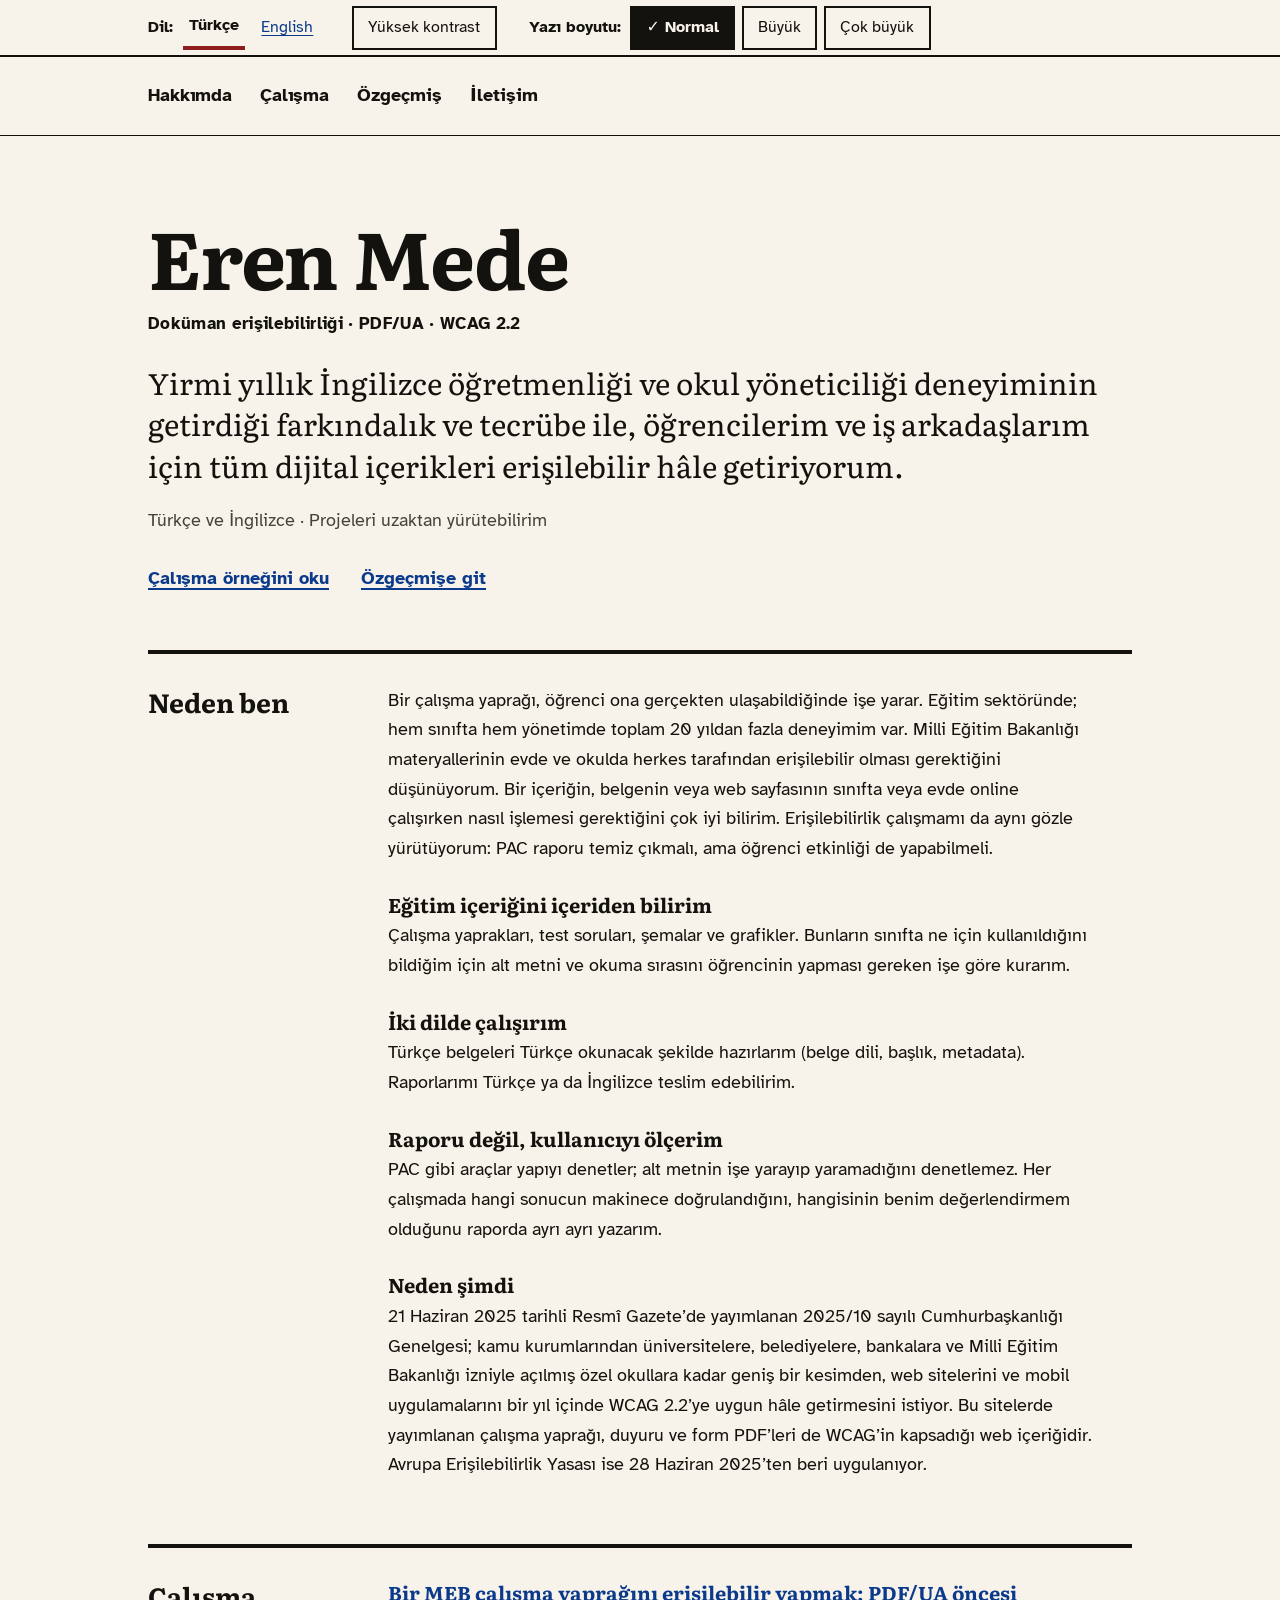
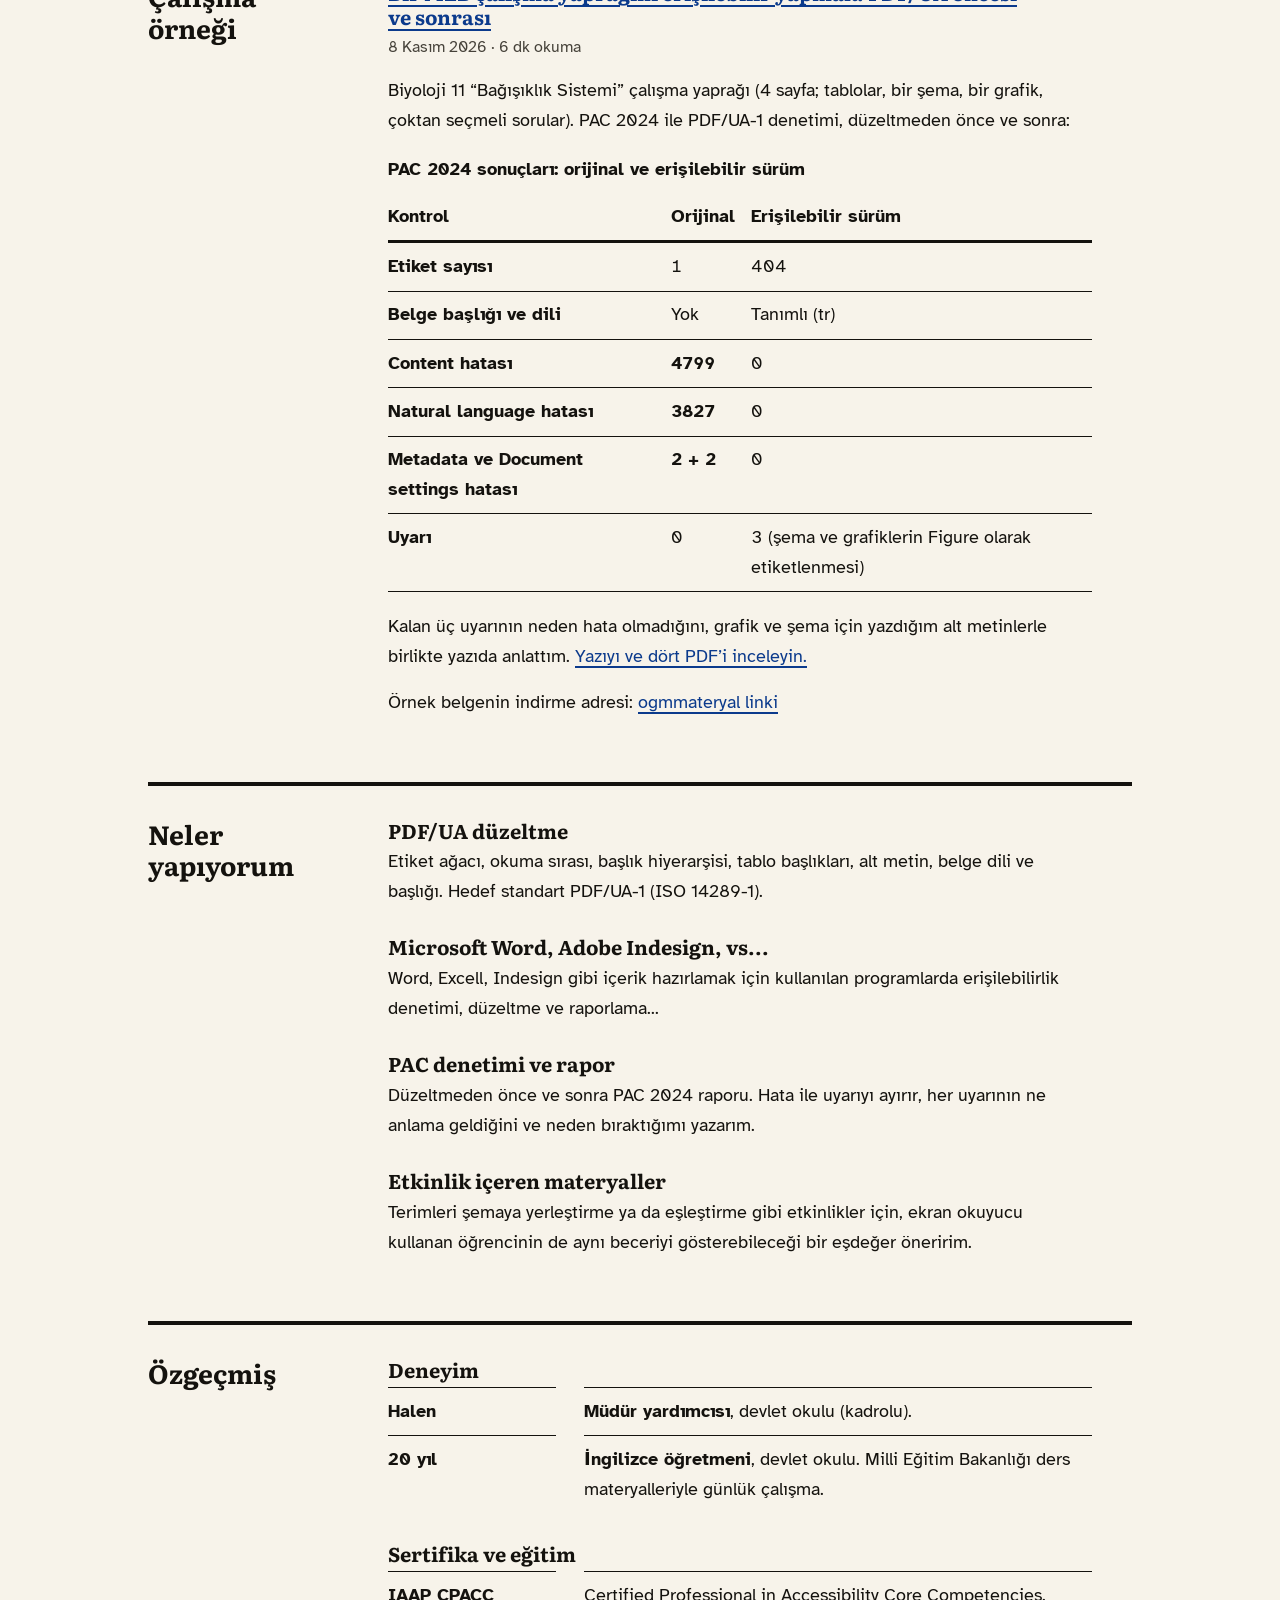
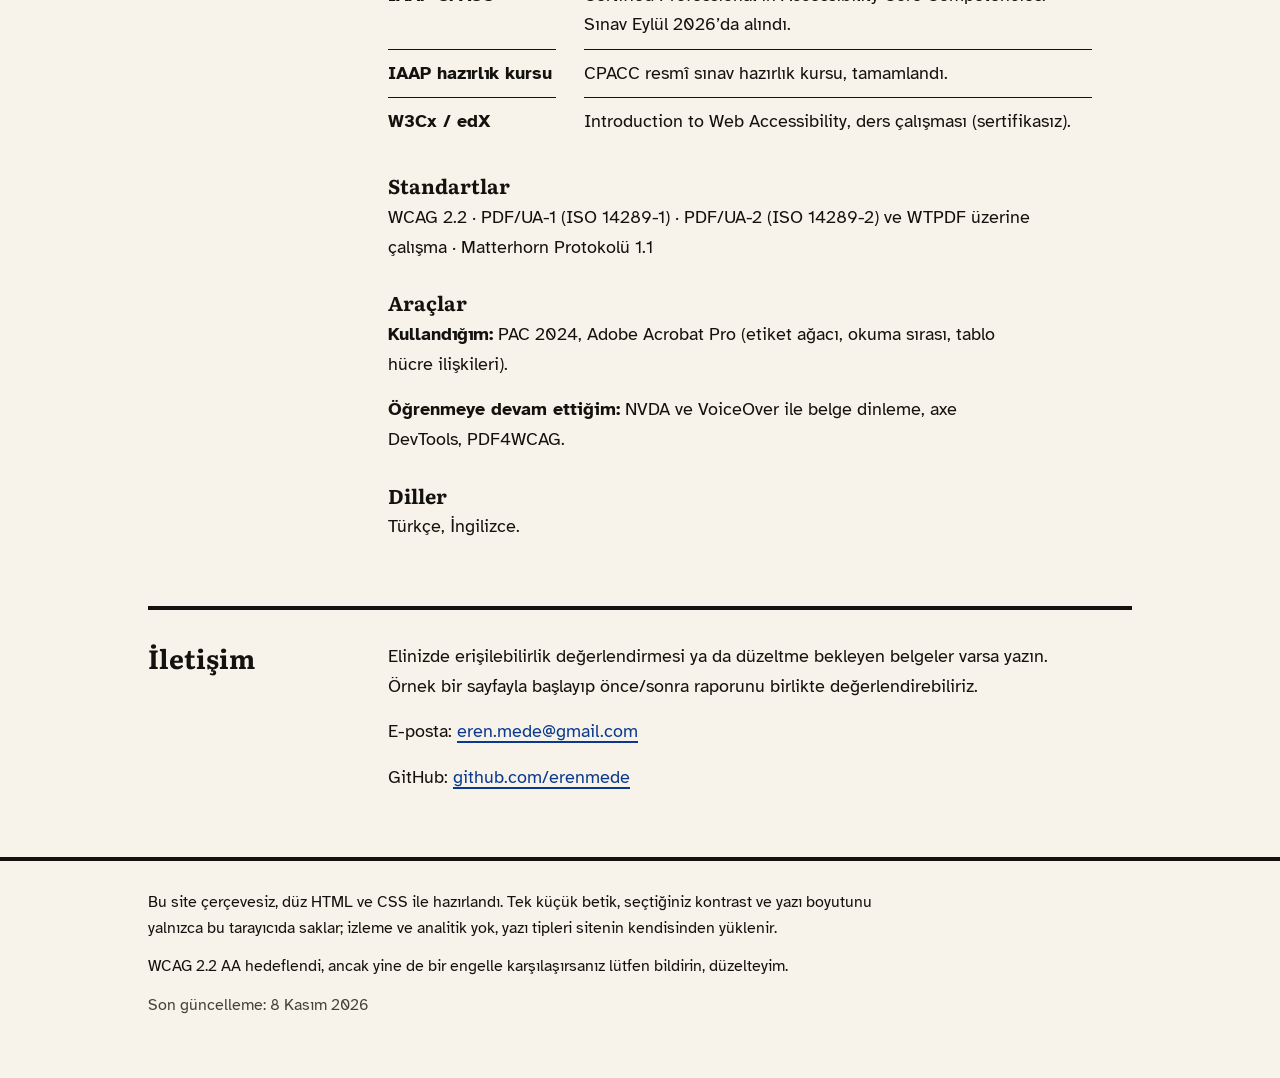
==== commit c86e0290: "Update index.html" ====
--- a/index.html
+++ b/index.html
@@ -41,7 +41,7 @@
   <section class="sec" id="hakkimda" aria-labelledby="hakkimda-h">
     <h2 id="hakkimda-h">Neden ben</h2>
     <div>
-      <p>Bir çalışma yaprağı, öğrenci ona gerçekten ulaşabildiğinde işe yarar. Eğitim sektöründe; hem sınıfta hem yönetimde toplam 20 yıldan fazla deneyimim var.Milli Eğitim Bakanlığı materyallerinin evde ve okulda herkes tarafından erişilebilir olması gerektiğini düşünüyorum. Bir içeriğin, belgenin veya web sayfasının sınıfta veya evde online çalışırken nasıl işlemesi gerektiğini çok iyi bilirim. Erişilebilirlik çalışmamı da aynı gözle yürütüyorum: PAC raporu temiz çıkmalı, ama öğrenci etkinliği de yapabilmeli.</p>
+      <p>Bir çalışma yaprağı, öğrenci ona gerçekten ulaşabildiğinde işe yarar. Eğitim sektöründe; hem sınıfta hem yönetimde toplam 20 yıldan fazla deneyimim var. Milli Eğitim Bakanlığı materyallerinin evde ve okulda herkes tarafından erişilebilir olması gerektiğini düşünüyorum. Bir içeriğin, belgenin veya web sayfasının sınıfta veya evde online çalışırken nasıl işlemesi gerektiğini çok iyi bilirim. Erişilebilirlik çalışmamı da aynı gözle yürütüyorum: PAC raporu temiz çıkmalı, ama öğrenci etkinliği de yapabilmeli.</p>
       <h3>Eğitim içeriğini içeriden bilirim</h3>
       <p>Çalışma yaprakları, test soruları, şemalar ve grafikler. Bunların sınıfta ne için kullanıldığını bildiğim için alt metni ve okuma sırasını öğrencinin yapması gereken işe göre kurarım.</p>
       <h3>İki dilde çalışırım</h3>
@@ -74,7 +74,7 @@
         </table>
       </div>
       <p>Kalan üç uyarının neden hata olmadığını, grafik ve şema için yazdığım alt metinlerle birlikte yazıda anlattım. <a href="yazilar/bagisiklik-sistemi-pdf-ua.html">Yazıyı ve dört PDF’i inceleyin.</a></p>
-      <p>Örnek belgenin indirme adresi: <a href: "https://ogmmateryal.eba.gov.tr/kazanim-bazli-kazanim-kavrama-etkinlikleri?sinif=11.+S%C4%B1n%C4%B1f&ders=Biyoloji&unite=%C4%B0nsan+Fizyolojisi&pdf=https%3A%2F%2Fogmmateryal.eba.gov.tr%2Fpanel%2Fupload%2Fyardimci-kitap%2Feesfmobr4gs.pdf">ogmmateryal linki</a></p>
+      <p>Örnek belgenin indirme adresi: <a href= "https://ogmmateryal.eba.gov.tr/kazanim-bazli-kazanim-kavrama-etkinlikleri?sinif=11.+S%C4%B1n%C4%B1f&ders=Biyoloji&unite=%C4%B0nsan+Fizyolojisi&pdf=https%3A%2F%2Fogmmateryal.eba.gov.tr%2Fpanel%2Fupload%2Fyardimci-kitap%2Feesfmobr4gs.pdf">ogmmateryal linki</a></p>
   </div>
   </section>
   
